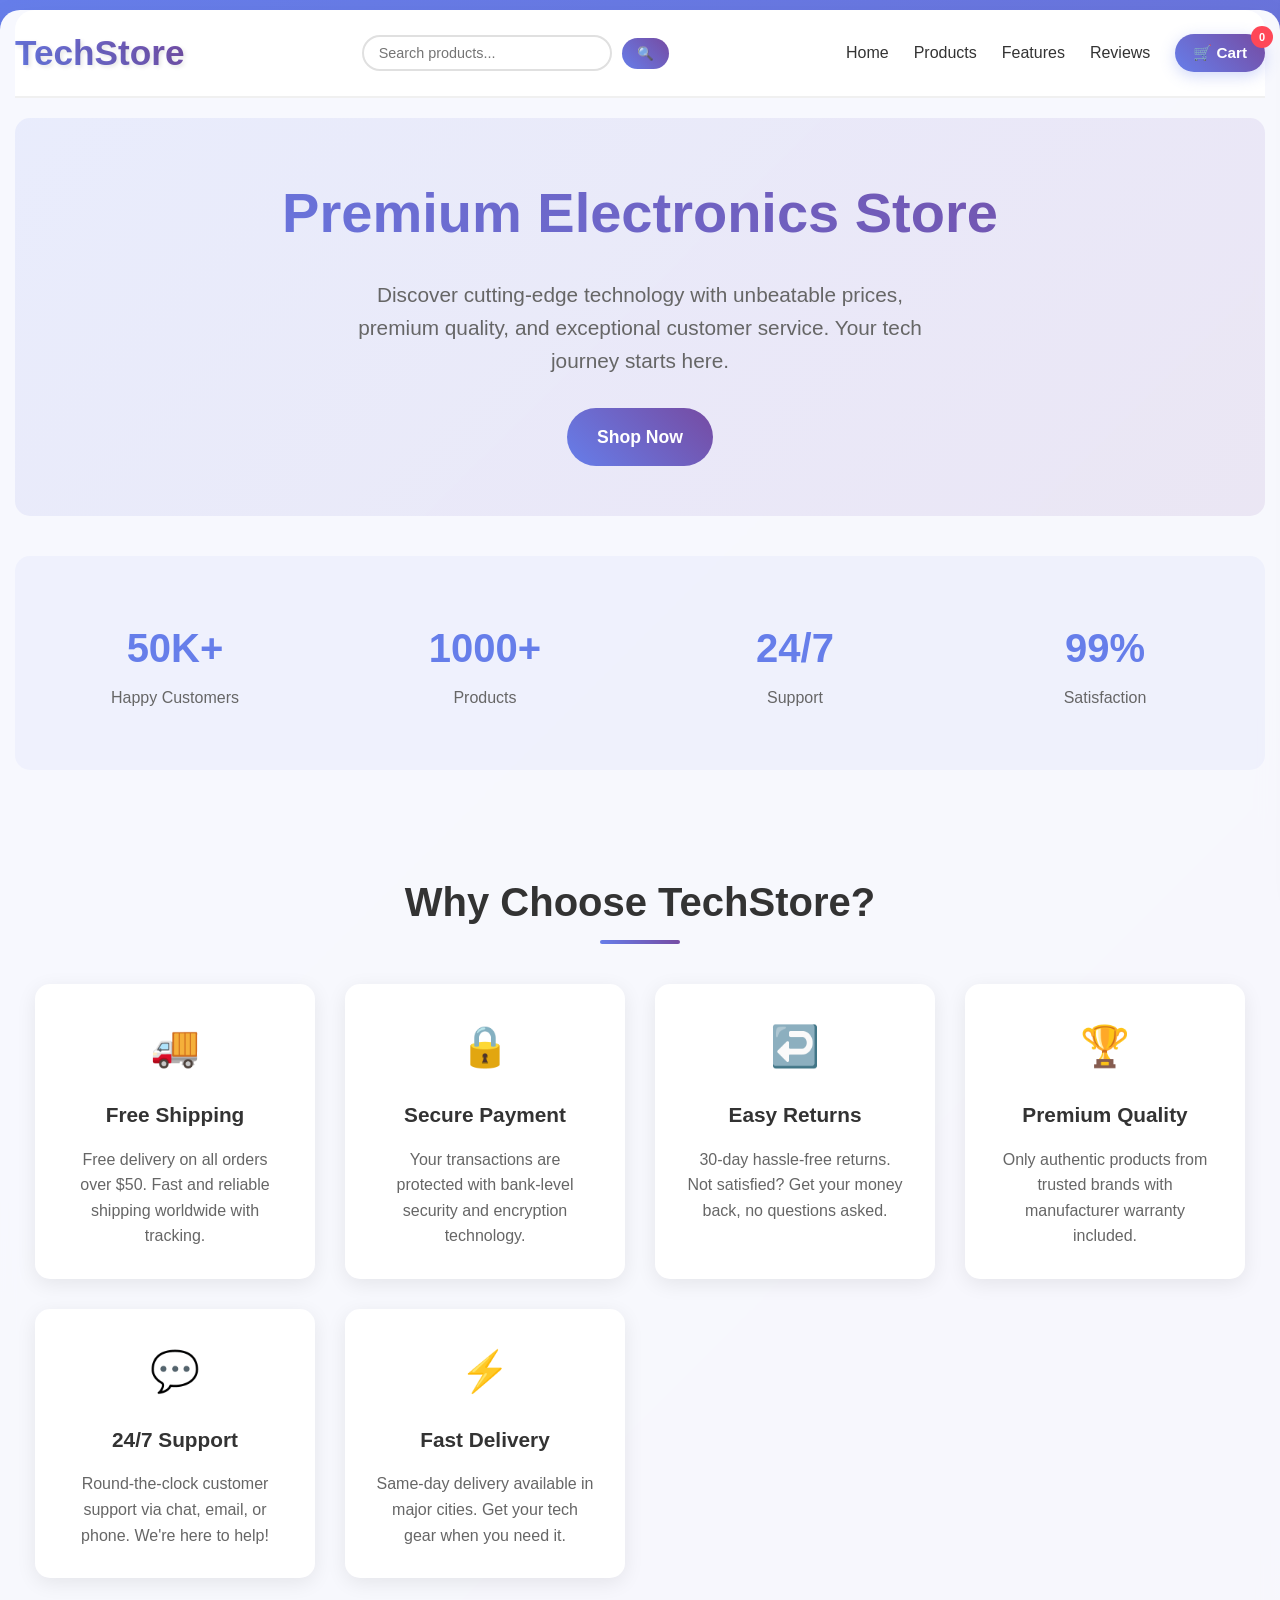
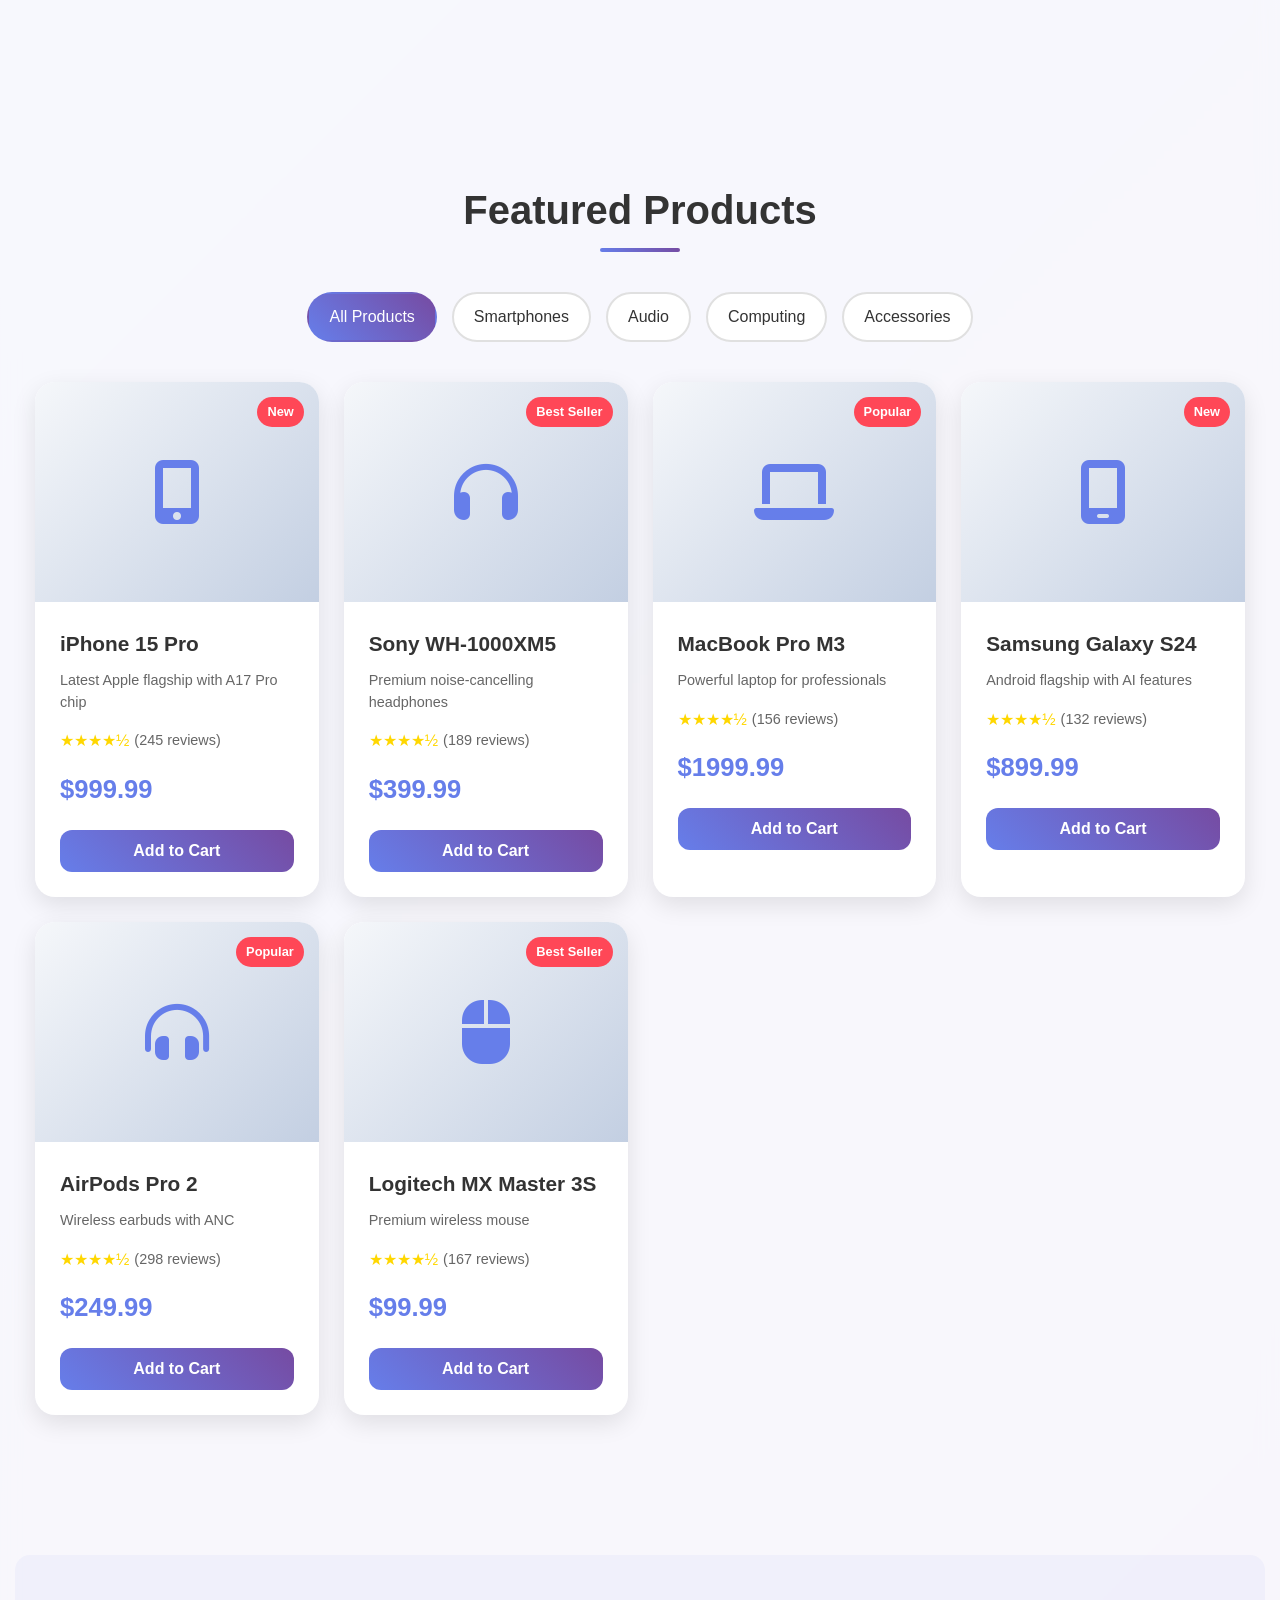
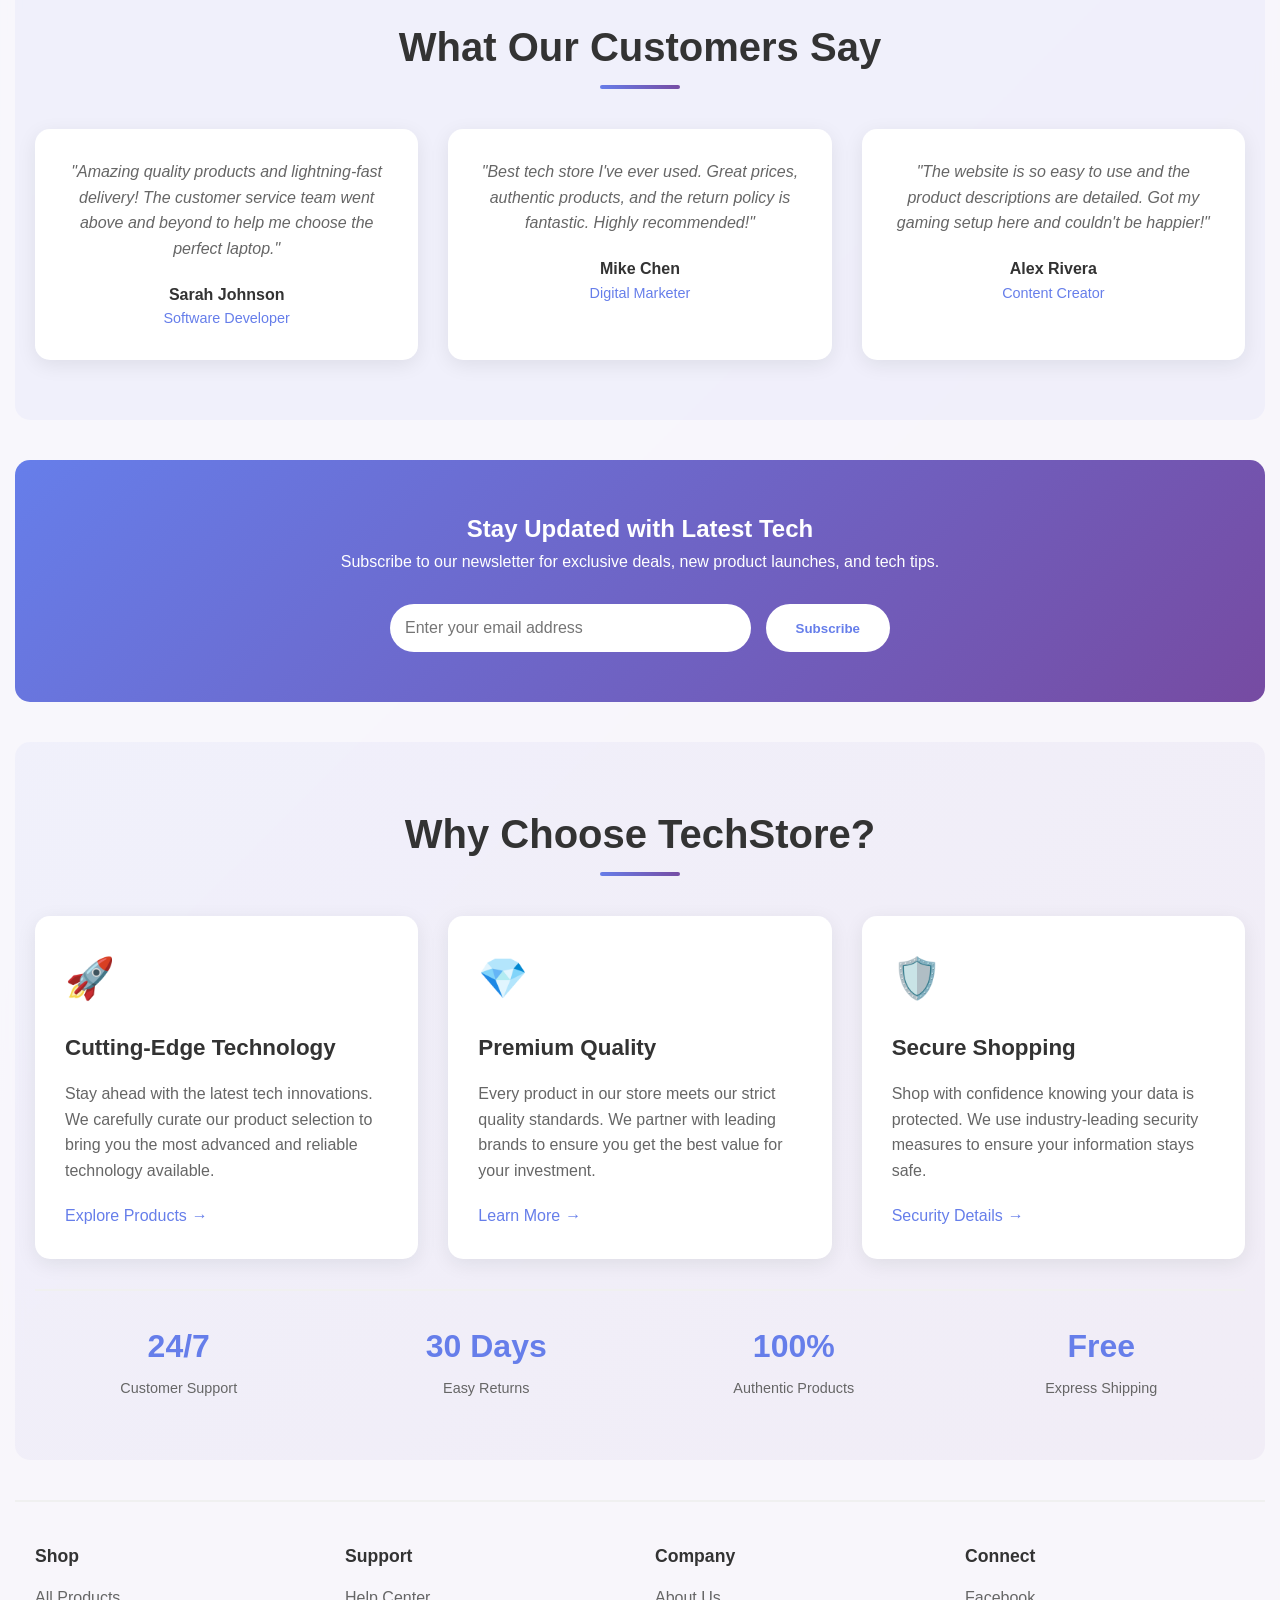
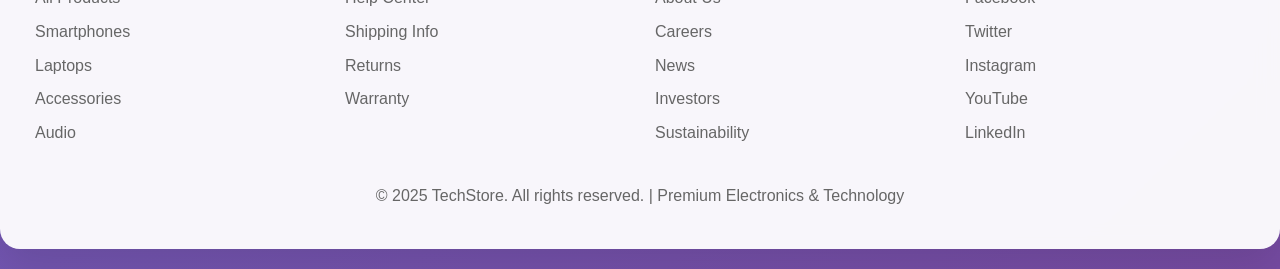
==== html/index.html @ 0f99cff9 "Initial commit" ====
<!doctype html>
<html lang="en">
  <head>
    <meta charset="UTF-8" />
    <meta name="viewport" content="width=device-width, initial-scale=1.0" />
    <title>TechStore - Premium Electronics & Innovation</title>
    <link
      rel="stylesheet"
      href="https://cdnjs.cloudflare.com/ajax/libs/font-awesome/6.5.1/css/all.min.css"
    />
    <link rel="stylesheet" href="../css/style.css" />
  </head>
  <body>
    <div class="container">
      <header>
        <nav>
          <div class="logo">TechStore</div>
          <button class="mobile-menu-btn">☰</button>
          <div class="search-container">
            <input
              type="text"
              id="searchInput"
              placeholder="Search products..."
              class="search-input"
            />
            <button class="search-button">🔍</button>
          </div>
          <ul class="nav-links">
            <li><a href="#home">Home</a></li>
            <li><a href="#products">Products</a></li>
            <li><a href="#features">Features</a></li>
            <li><a href="#testimonials">Reviews</a></li>
            <li>
              <button class="cart-icon">
                🛒 Cart
                <span class="cart-count" id="cartCount">0</span>
              </button>
            </li>
          </ul>
        </nav>
      </header>

      <section class="hero" id="home">
        <h1>Premium Electronics Store</h1>
        <p>
          Discover cutting-edge technology with unbeatable prices, premium
          quality, and exceptional customer service. Your tech journey starts
          here.
        </p>
        <a href="#products" class="cta-button">Shop Now</a>
      </section>

      <section class="stats-section">
        <div class="stat-card">
          <span class="stat-number">50K+</span>
          <div class="stat-label">Happy Customers</div>
        </div>
        <div class="stat-card">
          <span class="stat-number">1000+</span>
          <div class="stat-label">Products</div>
        </div>
        <div class="stat-card">
          <span class="stat-number">24/7</span>
          <div class="stat-label">Support</div>
        </div>
        <div class="stat-card">
          <span class="stat-number">99%</span>
          <div class="stat-label">Satisfaction</div>
        </div>
      </section>

      <section class="features-section" id="features">
        <h2 class="section-title">Why Choose TechStore?</h2>
        <div class="features-grid">
          <div class="feature-card">
            <span class="feature-icon">🚚</span>
            <h3 class="feature-title">Free Shipping</h3>
            <p class="feature-description">
              Free delivery on all orders over $50. Fast and reliable shipping
              worldwide with tracking.
            </p>
          </div>
          <div class="feature-card">
            <span class="feature-icon">🔒</span>
            <h3 class="feature-title">Secure Payment</h3>
            <p class="feature-description">
              Your transactions are protected with bank-level security and
              encryption technology.
            </p>
          </div>
          <div class="feature-card">
            <span class="feature-icon">↩️</span>
            <h3 class="feature-title">Easy Returns</h3>
            <p class="feature-description">
              30-day hassle-free returns. Not satisfied? Get your money back, no
              questions asked.
            </p>
          </div>
          <div class="feature-card">
            <span class="feature-icon">🏆</span>
            <h3 class="feature-title">Premium Quality</h3>
            <p class="feature-description">
              Only authentic products from trusted brands with manufacturer
              warranty included.
            </p>
          </div>
          <div class="feature-card">
            <span class="feature-icon">💬</span>
            <h3 class="feature-title">24/7 Support</h3>
            <p class="feature-description">
              Round-the-clock customer support via chat, email, or phone. We're
              here to help!
            </p>
          </div>
          <div class="feature-card">
            <span class="feature-icon">⚡</span>
            <h3 class="feature-title">Fast Delivery</h3>
            <p class="feature-description">
              Same-day delivery available in major cities. Get your tech gear
              when you need it.
            </p>
          </div>
        </div>
      </section>

      <section class="products-section" id="products">
        <h2 class="section-title">Featured Products</h2>

        <div class="filter-tabs">
          <div class="filter-tab active" onclick="filterProducts('all')">
            All Products
          </div>
          <div class="filter-tab" onclick="filterProducts('mobile')">
            Smartphones
          </div>
          <div class="filter-tab" onclick="filterProducts('audio')">Audio</div>
          <div class="filter-tab" onclick="filterProducts('computing')">
            Computing
          </div>
          <div class="filter-tab" onclick="filterProducts('accessories')">
            Accessories
          </div>
        </div>

        <div class="products-grid" id="productsGrid">
          <!-- Products will be dynamically loaded here -->
        </div>
      </section>

      <section class="testimonials-section" id="testimonials">
        <h2 class="section-title">What Our Customers Say</h2>
        <div class="testimonials-grid">
          <div class="testimonial-card">
            <p class="testimonial-text">
              "Amazing quality products and lightning-fast delivery! The
              customer service team went above and beyond to help me choose the
              perfect laptop."
            </p>
            <div class="testimonial-author">Sarah Johnson</div>
            <div class="testimonial-role">Software Developer</div>
          </div>
          <div class="testimonial-card">
            <p class="testimonial-text">
              "Best tech store I've ever used. Great prices, authentic products,
              and the return policy is fantastic. Highly recommended!"
            </p>
            <div class="testimonial-author">Mike Chen</div>
            <div class="testimonial-role">Digital Marketer</div>
          </div>
          <div class="testimonial-card">
            <p class="testimonial-text">
              "The website is so easy to use and the product descriptions are
              detailed. Got my gaming setup here and couldn't be happier!"
            </p>
            <div class="testimonial-author">Alex Rivera</div>
            <div class="testimonial-role">Content Creator</div>
          </div>
        </div>
      </section>

      <section class="newsletter-section">
        <h2>Stay Updated with Latest Tech</h2>
        <p>
          Subscribe to our newsletter for exclusive deals, new product launches,
          and tech tips.
        </p>
        <form class="newsletter-form" onsubmit="subscribeNewsletter(event)">
          <input
            type="email"
            class="newsletter-input"
            placeholder="Enter your email address"
            required
          />
          <button type="submit" class="newsletter-button">Subscribe</button>
        </form>
      </section>

      <section class="content-section" id="content">
        <h2 class="section-title">Why Choose TechStore?</h2>
        <div class="content-grid">
          <div class="content-card">
            <div class="content-icon">🚀</div>
            <h3 class="content-title">Cutting-Edge Technology</h3>
            <p class="content-text">
              Stay ahead with the latest tech innovations. We carefully curate
              our product selection to bring you the most advanced and reliable
              technology available.
            </p>
            <a href="#products" class="content-link">
              Explore Products
              <span>→</span>
            </a>
          </div>

          <div class="content-card">
            <div class="content-icon">💎</div>
            <h3 class="content-title">Premium Quality</h3>
            <p class="content-text">
              Every product in our store meets our strict quality standards. We
              partner with leading brands to ensure you get the best value for
              your investment.
            </p>
            <a href="#features" class="content-link">
              Learn More
              <span>→</span>
            </a>
          </div>

          <div class="content-card">
            <div class="content-icon">🛡️</div>
            <h3 class="content-title">Secure Shopping</h3>
            <p class="content-text">
              Shop with confidence knowing your data is protected. We use
              industry-leading security measures to ensure your information
              stays safe.
            </p>
            <a href="#security" class="content-link">
              Security Details
              <span>→</span>
            </a>
          </div>
        </div>

        <div class="content-stats">
          <div class="content-stat">
            <div class="content-stat-number">24/7</div>
            <div class="content-stat-label">Customer Support</div>
          </div>
          <div class="content-stat">
            <div class="content-stat-number">30 Days</div>
            <div class="content-stat-label">Easy Returns</div>
          </div>
          <div class="content-stat">
            <div class="content-stat-number">100%</div>
            <div class="content-stat-label">Authentic Products</div>
          </div>
          <div class="content-stat">
            <div class="content-stat-number">Free</div>
            <div class="content-stat-label">Express Shipping</div>
          </div>
        </div>
      </section>

      <footer>
        <div class="footer-content">
          <div class="footer-section">
            <h4>Shop</h4>
            <a href="#products">All Products</a>
            <a href="#products">Smartphones</a>
            <a href="#products">Laptops</a>
            <a href="#products">Accessories</a>
            <a href="#products">Audio</a>
          </div>
          <div class="footer-section">
            <h4>Support</h4>
            <a href="#support">Help Center</a>
            <a href="#shipping">Shipping Info</a>
            <a href="#returns">Returns</a>
            <a href="#warranty">Warranty</a>
          </div>
          <div class="footer-section">
            <h4>Company</h4>
            <a href="#about">About Us</a>
            <a href="#careers">Careers</a>
            <a href="#news">News</a>
            <a href="#investors">Investors</a>
            <a href="#sustainability">Sustainability</a>
          </div>
          <div class="footer-section">
            <h4>Connect</h4>
            <a href="#social">Facebook</a>
            <a href="#social">Twitter</a>
            <a href="#social">Instagram</a>
            <a href="#social">YouTube</a>
            <a href="#social">LinkedIn</a>
          </div>
        </div>
        <p>
          &copy; 2025 TechStore. All rights reserved. | Premium Electronics &
          Technology
        </p>
      </footer>
    </div>

    <div class="cart-overlay" id="cartOverlay"></div>
    <div class="cart-sidebar" id="cartSidebar">
      <div class="cart-header">
        <h2 class="cart-title">Your Cart</h2>
        <button class="close-cart">×</button>
      </div>
      <div id="cartItems"></div>
      <div class="cart-total">
        <div class="total-amount">Total: $<span id="cartTotal">0.00</span></div>
        <button class="checkout-btn">Proceed to Checkout</button>
      </div>
    </div>

    <div class="notification" id="notification"></div>

    <div class="mobile-menu-overlay" id="mobileMenuOverlay"></div>

    <script src="../js/app.js"></script>
  </body>
</html>
---- css/style.css ----
* {
  margin: 0;
  padding: 0;
  box-sizing: border-box;
}

body {
  font-family: "Segoe UI", Tahoma, Geneva, Verdana, sans-serif;
  line-height: 1.6;
  color: #333;
  background: linear-gradient(135deg, #667eea 0%, #764ba2 100%);
  min-height: 100vh;
}

.container {
  max-width: 1400px;
  margin: 0 auto;
  padding: 0 15px;
  background: rgba(255, 255, 255, 0.95);
  backdrop-filter: blur(10px);
  border-radius: 20px;
  margin-top: 10px;
  margin-bottom: 20px;
  box-shadow: 0 20px 40px rgba(0, 0, 0, 0.1);
}

header {
  padding: 15px 0;
  border-bottom: 2px solid #f0f0f0;
  position: sticky;
  top: 0;
  background: rgba(255, 255, 255, 0.98);
  backdrop-filter: blur(15px);
  z-index: 100;
  border-radius: 20px 20px 0 0;
}

nav {
  display: flex;
  justify-content: space-between;
  align-items: center;
  flex-wrap: wrap;
  gap: 20px;
}

.logo {
  font-size: 2.2rem;
  font-weight: bold;
  background: linear-gradient(45deg, #667eea, #764ba2);
  -webkit-background-clip: text;
  -webkit-text-fill-color: transparent;
  text-shadow: 2px 2px 4px rgba(0, 0, 0, 0.1);
}

.nav-links {
  display: flex;
  list-style: none;
  gap: 25px;
  align-items: center;
  flex-wrap: wrap;
}

.nav-links a {
  text-decoration: none;
  color: #333;
  font-weight: 500;
  transition: all 0.3s ease;
  position: relative;
  padding: 8px 0;
  cursor: pointer;
}

.nav-links a.active {
  color: #667eea;
}

.nav-links a::after {
  content: "";
  position: absolute;
  width: 0;
  height: 2px;
  bottom: 0;
  left: 0;
  background: linear-gradient(45deg, #667eea, #764ba2);
  transition: width 0.3s ease;
}

.nav-links a:hover::after,
.nav-links a.active::after {
  width: 100%;
}

.cart-icon {
  position: relative;
  background: linear-gradient(45deg, #667eea, #764ba2);
  color: white;
  padding: 10px 18px;
  border-radius: 25px;
  cursor: pointer;
  transition: all 0.3s ease;
  border: none;
  font-weight: bold;
  box-shadow: 0 4px 15px rgba(102, 126, 234, 0.3);
  font-size: 0.95rem;
}

.cart-icon:hover {
  transform: translateY(-3px);
  box-shadow: 0 8px 25px rgba(102, 126, 234, 0.4);
}

.cart-count {
  position: absolute;
  top: -8px;
  right: -8px;
  background: #ff4757;
  color: white;
  border-radius: 50%;
  width: 22px;
  height: 22px;
  display: flex;
  align-items: center;
  justify-content: center;
  font-size: 11px;
  font-weight: bold;
  animation: bounce 0.3s ease;
}

@keyframes bounce {
  0%,
  20%,
  60%,
  100% {
    transform: translateY(0);
  }
  40% {
    transform: translateY(-10px);
  }
  80% {
    transform: translateY(-5px);
  }
}

.hero {
  text-align: center;
  padding: 50px 20px;
  background: linear-gradient(
    135deg,
    rgba(102, 126, 234, 0.1),
    rgba(118, 75, 162, 0.1)
  );
  margin: 20px 0;
  border-radius: 15px;
}

.hero h1 {
  font-size: clamp(2.5rem, 5vw, 3.5rem);
  margin-bottom: 20px;
  background: linear-gradient(45deg, #667eea, #764ba2);
  -webkit-background-clip: text;
  -webkit-text-fill-color: transparent;
  animation: fadeInUp 1s ease;
}

.hero p {
  font-size: clamp(1.1rem, 2.5vw, 1.3rem);
  color: #666;
  margin-bottom: 30px;
  animation: fadeInUp 1s ease 0.2s both;
  max-width: 600px;
  margin-left: auto;
  margin-right: auto;
}

.cta-button {
  background: linear-gradient(45deg, #667eea, #764ba2);
  color: white;
  padding: 15px 30px;
  border: none;
  border-radius: 30px;
  font-size: 1.1rem;
  font-weight: bold;
  cursor: pointer;
  transition: all 0.3s ease;
  animation: fadeInUp 1s ease 0.4s both;
  text-decoration: none;
  display: inline-block;
}

.cta-button:hover {
  transform: translateY(-3px);
  box-shadow: 0 10px 30px rgba(102, 126, 234, 0.4);
}

@keyframes fadeInUp {
  from {
    opacity: 0;
    transform: translateY(30px);
  }
  to {
    opacity: 1;
    transform: translateY(0);
  }
}

.stats-section {
  display: grid;
  grid-template-columns: repeat(auto-fit, minmax(200px, 1fr));
  gap: 30px;
  margin: 40px 0;
  padding: 40px 20px;
  background: rgba(102, 126, 234, 0.05);
  border-radius: 15px;
}

.stat-card {
  text-align: center;
  padding: 20px;
}

.stat-number {
  font-size: 2.5rem;
  font-weight: bold;
  color: #667eea;
  display: block;
}

.stat-label {
  color: #666;
  font-size: 1rem;
  margin-top: 5px;
}

.features-section {
  padding: 60px 20px;
  margin: 40px 0;
}

.section-title {
  text-align: center;
  font-size: clamp(2rem, 4vw, 2.5rem);
  margin-bottom: 50px;
  color: #333;
  position: relative;
}

.section-title::after {
  content: "";
  position: absolute;
  bottom: -10px;
  left: 50%;
  transform: translateX(-50%);
  width: 80px;
  height: 4px;
  background: linear-gradient(45deg, #667eea, #764ba2);
  border-radius: 2px;
}

.features-grid {
  display: grid;
  grid-template-columns: repeat(auto-fit, minmax(280px, 1fr));
  gap: 30px;
  margin-bottom: 40px;
}

.feature-card {
  background: white;
  padding: 30px;
  border-radius: 15px;
  text-align: center;
  box-shadow: 0 5px 20px rgba(0, 0, 0, 0.08);
  transition: transform 0.3s ease;
}

.feature-card:hover {
  transform: translateY(-5px);
}

.feature-icon {
  font-size: 2.5rem;
  margin-bottom: 20px;
  display: block;
  color: #667eea;
}

.feature-icon i {
  font-size: 2.5rem;
}

.feature-title {
  font-size: 1.3rem;
  font-weight: bold;
  margin-bottom: 15px;
  color: #333;
}

.feature-description {
  color: #666;
  line-height: 1.6;
}

.products-section {
  padding: 60px 20px;
}

.filter-tabs {
  display: flex;
  justify-content: center;
  flex-wrap: wrap;
  gap: 15px;
  margin-bottom: 40px;
}

.filter-tab {
  background: white;
  border: 2px solid #e0e0e0;
  padding: 10px 20px;
  border-radius: 25px;
  cursor: pointer;
  transition: all 0.3s ease;
  font-weight: 500;
}

.filter-tab.active,
.filter-tab:hover {
  background: linear-gradient(45deg, #667eea, #764ba2);
  color: white;
  border-color: transparent;
}

.products-grid {
  display: grid;
  grid-template-columns: repeat(auto-fit, minmax(280px, 1fr));
  gap: 25px;
  margin-bottom: 40px;
}

.product-card {
  background: white;
  border-radius: 20px;
  overflow: hidden;
  box-shadow: 0 8px 25px rgba(0, 0, 0, 0.1);
  transition: all 0.3s ease;
  position: relative;
}

.product-card::before {
  content: "";
  position: absolute;
  top: 0;
  left: -100%;
  width: 100%;
  height: 100%;
  background: linear-gradient(
    90deg,
    transparent,
    rgba(255, 255, 255, 0.4),
    transparent
  );
  transition: left 0.6s ease;
  z-index: 1;
}

.product-card:hover::before {
  left: 100%;
}

.product-card:hover {
  transform: translateY(-8px);
  box-shadow: 0 15px 35px rgba(0, 0, 0, 0.15);
}

.product-badge {
  position: absolute;
  top: 15px;
  right: 15px;
  background: #ff4757;
  color: white;
  padding: 5px 10px;
  border-radius: 15px;
  font-size: 0.8rem;
  font-weight: bold;
  z-index: 2;
}

.product-image {
  width: 100%;
  height: 220px;
  background: linear-gradient(135deg, #f5f7fa, #c3cfe2);
  display: flex;
  align-items: center;
  justify-content: center;
  position: relative;
}

.product-image i {
  font-size: 4rem;
  color: #667eea;
  transition: transform 0.3s ease;
}

.product-image:hover i {
  transform: scale(1.1);
}

.product-image .fallback {
  position: absolute;
  top: 0;
  left: 0;
  width: 100%;
  height: 100%;
  display: flex;
  align-items: center;
  justify-content: center;
  background: linear-gradient(135deg, #f5f7fa, #c3cfe2);
  font-size: 3.5rem;
  color: #667eea;
}

.product-info {
  padding: 25px;
}

.product-name {
  font-size: 1.3rem;
  font-weight: bold;
  margin-bottom: 10px;
  color: #333;
}

.product-description {
  color: #666;
  margin-bottom: 15px;
  font-size: 0.9rem;
  line-height: 1.5;
}

.product-rating {
  display: flex;
  align-items: center;
  gap: 5px;
  margin-bottom: 15px;
}

.stars {
  color: #ffd700;
}

.rating-text {
  color: #666;
  font-size: 0.9rem;
}

.product-price {
  font-size: 1.6rem;
  font-weight: bold;
  color: #667eea;
  margin-bottom: 20px;
}

.original-price {
  text-decoration: line-through;
  color: #999;
  font-size: 1.2rem;
  margin-right: 10px;
}

.add-to-cart {
  width: 100%;
  background: linear-gradient(45deg, #667eea, #764ba2);
  color: white;
  border: none;
  padding: 12px;
  border-radius: 12px;
  font-size: 1rem;
  font-weight: bold;
  cursor: pointer;
  transition: all 0.3s ease;
  position: relative;
  overflow: hidden;
}

.add-to-cart::before {
  content: "";
  position: absolute;
  top: 0;
  left: -100%;
  width: 100%;
  height: 100%;
  background: linear-gradient(
    90deg,
    transparent,
    rgba(255, 255, 255, 0.3),
    transparent
  );
  transition: left 0.5s ease;
}

.add-to-cart:hover::before {
  left: 100%;
}

.add-to-cart:hover {
  transform: translateY(-2px);
  box-shadow: 0 8px 25px rgba(102, 126, 234, 0.4);
}

.add-to-cart.loading {
  opacity: 0.7;
  pointer-events: none;
  position: relative;
}
.add-to-cart .btn-spinner {
  vertical-align: middle;
  margin-left: 8px;
}
.add-to-cart .spinner {
  display: inline-block;
  width: 18px;
  height: 18px;
  border: 2px solid #fff;
  border-top: 2px solid #764ba2;
  border-radius: 50%;
  animation: spin 0.7s linear infinite;
}
@keyframes spin {
  0% {
    transform: rotate(0deg);
  }
  100% {
    transform: rotate(360deg);
  }
}

.testimonials-section {
  padding: 60px 20px;
  background: rgba(102, 126, 234, 0.05);
  margin: 40px 0;
  border-radius: 15px;
}

.testimonials-grid {
  display: grid;
  grid-template-columns: repeat(auto-fit, minmax(300px, 1fr));
  gap: 30px;
}

.testimonial-card {
  background: white;
  padding: 30px;
  border-radius: 15px;
  box-shadow: 0 5px 20px rgba(0, 0, 0, 0.08);
  text-align: center;
}

.testimonial-text {
  font-style: italic;
  color: #666;
  margin-bottom: 20px;
  line-height: 1.6;
}

.testimonial-author {
  font-weight: bold;
  color: #333;
}

.testimonial-role {
  color: #667eea;
  font-size: 0.9rem;
}

.newsletter-section {
  padding: 50px 20px;
  text-align: center;
  background: linear-gradient(135deg, #667eea, #764ba2);
  color: white;
  margin: 40px 0;
  border-radius: 15px;
}

.newsletter-form {
  max-width: 500px;
  margin: 30px auto 0;
  display: flex;
  gap: 15px;
  flex-wrap: wrap;
  justify-content: center;
}

.newsletter-input {
  flex: 1;
  min-width: 250px;
  padding: 15px;
  border: none;
  border-radius: 25px;
  font-size: 1rem;
  outline: none;
}

.newsletter-button {
  background: white;
  color: #667eea;
  padding: 15px 30px;
  border: none;
  border-radius: 25px;
  font-weight: bold;
  cursor: pointer;
  transition: all 0.3s ease;
}

.newsletter-button:hover {
  transform: translateY(-2px);
  box-shadow: 0 5px 15px rgba(0, 0, 0, 0.2);
}

.cart-sidebar {
  position: fixed;
  top: 0;
  right: -420px;
  width: 400px;
  max-width: 90vw;
  height: 100vh;
  background: white;
  box-shadow: -5px 0 20px rgba(0, 0, 0, 0.1);
  transition: right 0.3s ease;
  z-index: 1000;
  padding: 30px;
  overflow-y: auto;
}

.cart-sidebar.open {
  right: 0;
}

.cart-overlay {
  position: fixed;
  top: 0;
  left: 0;
  width: 100%;
  height: 100%;
  background: rgba(0, 0, 0, 0.5);
  z-index: 999;
  opacity: 0;
  visibility: hidden;
  transition: all 0.3s ease;
}

.cart-overlay.active {
  opacity: 1;
  visibility: visible;
}

.cart-header {
  display: flex;
  justify-content: space-between;
  align-items: center;
  margin-bottom: 30px;
  padding-bottom: 20px;
  border-bottom: 2px solid #f0f0f0;
}

.cart-title {
  font-size: 1.6rem;
  font-weight: bold;
  color: #333;
}

.close-cart {
  background: none;
  border: none;
  font-size: 1.8rem;
  cursor: pointer;
  color: #666;
  transition: color 0.3s ease;
  padding: 5px;
}

.close-cart:hover {
  color: #ff4757;
}

.cart-item {
  display: flex;
  align-items: center;
  padding: 15px 0;
  border-bottom: 1px solid #f0f0f0;
  animation: slideInRight 0.3s ease;
}

@keyframes slideInRight {
  from {
    opacity: 0;
    transform: translateX(20px);
  }
  to {
    opacity: 1;
    transform: translateX(0);
  }
}

.cart-item-image {
  width: 50px;
  height: 50px;
  background: linear-gradient(135deg, #667eea, #764ba2);
  border-radius: 10px;
  display: flex;
  align-items: center;
  justify-content: center;
  color: white;
  font-size: 1.2rem;
  margin-right: 15px;
  flex-shrink: 0;
}

.cart-item-image i {
  font-size: 1.5rem;
}

.cart-item-info {
  flex: 1;
  min-width: 0;
}

.cart-item-name {
  font-weight: bold;
  margin-bottom: 5px;
  font-size: 0.95rem;
}

.cart-item-price {
  color: #667eea;
  font-weight: bold;
  font-size: 0.9rem;
}

.quantity-controls {
  display: flex;
  align-items: center;
  gap: 8px;
  margin-top: 8px;
}

.quantity-btn {
  background: #f0f0f0;
  border: none;
  width: 28px;
  height: 28px;
  border-radius: 50%;
  cursor: pointer;
  font-weight: bold;
  transition: all 0.3s ease;
  font-size: 0.9rem;
}

.quantity-btn:hover {
  background: #667eea;
  color: white;
}

.quantity {
  font-weight: bold;
  min-width: 25px;
  text-align: center;
  font-size: 0.9rem;
}

.cart-total {
  margin-top: 30px;
  padding-top: 20px;
  border-top: 2px solid #f0f0f0;
  text-align: center;
}

.total-amount {
  font-size: 1.8rem;
  font-weight: bold;
  color: #667eea;
  margin-bottom: 20px;
}

.checkout-btn {
  width: 100%;
  background: linear-gradient(45deg, #667eea, #764ba2);
  color: white;
  border: none;
  padding: 15px;
  border-radius: 12px;
  font-size: 1.1rem;
  font-weight: bold;
  cursor: pointer;
  transition: all 0.3s ease;
}

.checkout-btn:hover {
  transform: translateY(-2px);
  box-shadow: 0 8px 25px rgba(102, 126, 234, 0.4);
}

.empty-cart {
  text-align: center;
  color: #666;
  font-size: 1.1rem;
  margin-top: 50px;
}

footer {
  text-align: center;
  padding: 40px 20px;
  border-top: 2px solid #f0f0f0;
  margin-top: 40px;
  color: #666;
}

.footer-content {
  display: grid;
  grid-template-columns: repeat(auto-fit, minmax(250px, 1fr));
  gap: 30px;
  margin-bottom: 30px;
  text-align: left;
}

.footer-section h4 {
  color: #333;
  margin-bottom: 15px;
  font-size: 1.1rem;
}

.footer-section a {
  color: #666;
  text-decoration: none;
  display: block;
  margin-bottom: 8px;
  transition: color 0.3s ease;
}

.footer-section a:hover {
  color: #667eea;
}

.notification {
  position: fixed;
  top: 20px;
  right: 20px;
  background: linear-gradient(45deg, #00b894, #00cec9);
  color: white;
  padding: 15px 25px;
  border-radius: 12px;
  box-shadow: 0 5px 15px rgba(0, 184, 148, 0.3);
  transform: translateX(400px);
  transition: transform 0.3s ease;
  z-index: 1001;
  font-weight: bold;
  max-width: 300px;
  font-size: 0.9rem;
}

.notification.show {
  transform: translateX(0);
}

/* Mobile Optimizations */
@media (max-width: 768px) {
  .container {
    margin: 5px;
    border-radius: 15px;
  }

  header {
    padding: 12px 0;
  }

  .nav-links {
    display: none;
    width: 100%;
    flex-direction: column;
    position: absolute;
    top: 100%;
    left: 0;
    background: white;
    padding: 20px;
    box-shadow: 0 10px 20px rgba(0, 0, 0, 0.1);
    border-radius: 0 0 20px 20px;
  }

  .nav-links.active {
    display: flex;
  }

  .mobile-menu-btn {
    display: block;
    background: none;
    border: none;
    font-size: 1.5rem;
    cursor: pointer;
    color: #333;
  }

  .search-container {
    order: 3;
    width: 100%;
    margin: 10px 0;
  }

  .logo {
    font-size: 1.8rem;
  }

  .cart-icon {
    padding: 8px 15px;
    font-size: 0.85rem;
  }

  .hero {
    padding: 30px 15px;
  }

  .stats-section {
    grid-template-columns: repeat(2, 1fr);
    gap: 20px;
    padding: 30px 15px;
  }

  .stat-number {
    font-size: 2rem;
  }

  .features-grid,
  .products-grid {
    grid-template-columns: 1fr;
    gap: 20px;
  }

  .filter-tabs {
    gap: 10px;
  }

  .filter-tab {
    font-size: 0.9rem;
    padding: 8px 15px;
  }

  .testimonials-grid {
    grid-template-columns: 1fr;
  }

  .newsletter-form {
    flex-direction: column;
    align-items: center;
  }

  .newsletter-input {
    min-width: auto;
    width: 100%;
    max-width: 300px;
  }

  .cart-sidebar {
    width: 100%;
    right: -100%;
    max-width: none;
  }

  .cart-sidebar.open {
    right: 0;
  }

  .cart-item {
    flex-direction: column;
    align-items: flex-start;
    gap: 10px;
  }

  .cart-item-image {
    width: 100%;
    height: 100px;
    margin-right: 0;
  }

  .quantity-controls {
    width: 100%;
    justify-content: space-between;
  }

  .notification {
    right: 10px;
    left: 10px;
    max-width: none;
    transform: translateY(-100px);
  }

  .notification.show {
    transform: translateY(0);
  }
}

@media (max-width: 480px) {
  .nav-links {
    justify-content: center;
    width: 100%;
    margin-top: 15px;
  }

  .stats-section {
    grid-template-columns: 1fr;
  }

  .product-card,
  .feature-card,
  .testimonial-card {
    margin: 0 10px;
  }
}

/* Tablet Optimizations */
@media (min-width: 769px) and (max-width: 1024px) {
  .products-grid {
    grid-template-columns: repeat(2, 1fr);
  }

  .features-grid {
    grid-template-columns: repeat(2, 1fr);
  }
}

.search-container {
  display: flex;
  align-items: center;
  gap: 10px;
  margin: 0 20px;
  position: relative;
}

.search-input {
  padding: 8px 15px;
  border: 2px solid #e0e0e0;
  border-radius: 20px;
  font-size: 0.9rem;
  width: 250px;
  transition: all 0.3s ease;
}

.search-input:focus {
  outline: none;
  border-color: #667eea;
  box-shadow: 0 0 0 3px rgba(102, 126, 234, 0.1);
}

.search-button {
  background: linear-gradient(45deg, #667eea, #764ba2);
  color: white;
  border: none;
  padding: 8px 15px;
  border-radius: 20px;
  cursor: pointer;
  transition: all 0.3s ease;
}

.search-button:hover {
  transform: translateY(-2px);
  box-shadow: 0 4px 15px rgba(102, 126, 234, 0.3);
}

.checkout-modal {
  display: none;
  position: fixed;
  top: 0;
  left: 0;
  width: 100%;
  height: 100%;
  background: rgba(0, 0, 0, 0.5);
  z-index: 1000;
  justify-content: center;
  align-items: center;
}

.checkout-modal.active {
  display: flex;
}

.checkout-form {
  background: white;
  padding: 30px;
  border-radius: 15px;
  width: 90%;
  max-width: 500px;
  box-shadow: 0 10px 30px rgba(0, 0, 0, 0.1);
}

.form-group {
  margin-bottom: 20px;
}

.form-group label {
  display: block;
  margin-bottom: 8px;
  color: #333;
  font-weight: 500;
}

.form-group input {
  width: 100%;
  padding: 10px;
  border: 2px solid #e0e0e0;
  border-radius: 8px;
  font-size: 1rem;
  transition: all 0.3s ease;
}

.form-group input:focus {
  outline: none;
  border-color: #667eea;
  box-shadow: 0 0 0 3px rgba(102, 126, 234, 0.1);
}

.checkout-buttons {
  display: flex;
  gap: 15px;
  margin-top: 20px;
}

.checkout-buttons button {
  flex: 1;
  padding: 12px;
  border: none;
  border-radius: 8px;
  font-weight: bold;
  cursor: pointer;
  transition: all 0.3s ease;
}

.confirm-checkout {
  background: linear-gradient(45deg, #667eea, #764ba2);
  color: white;
}

.cancel-checkout {
  background: #f0f0f0;
  color: #333;
}

.checkout-buttons button:hover {
  transform: translateY(-2px);
  box-shadow: 0 4px 15px rgba(0, 0, 0, 0.1);
}

.order-summary {
  margin-top: 20px;
  padding-top: 20px;
  border-top: 2px solid #f0f0f0;
}

.order-item {
  display: flex;
  justify-content: space-between;
  margin-bottom: 10px;
  color: #666;
}

.order-total {
  font-weight: bold;
  color: #333;
  font-size: 1.2rem;
  margin-top: 10px;
}

@media (max-width: 768px) {
  .search-container {
    width: 100%;
    margin: 10px 0;
  }

  .search-input {
    width: 100%;
  }

  .checkout-form {
    width: 95%;
    margin: 20px;
  }
}

html {
  scroll-behavior: smooth;
}

/* Add smooth scroll padding to sections */
section[id] {
  scroll-margin-top: 80px; /* Adjust based on your header height */
}

/* Add transition for section visibility */
section {
  opacity: 0;
  transform: translateY(20px);
  transition: opacity 0.5s ease, transform 0.5s ease;
}

section.visible {
  opacity: 1;
  transform: translateY(0);
}

/* Add loading state styles */
.loading {
  position: relative;
  pointer-events: none;
}

.loading::after {
  content: "";
  position: absolute;
  top: 0;
  left: 0;
  width: 100%;
  height: 100%;
  background: rgba(255, 255, 255, 0.8);
  display: flex;
  align-items: center;
  justify-content: center;
  font-size: 1.2rem;
  color: #667eea;
}

.loading::before {
  content: "Loading...";
  position: absolute;
  top: 50%;
  left: 50%;
  transform: translate(-50%, -50%);
  z-index: 1;
}

.search-results {
  position: absolute;
  top: 100%;
  left: 0;
  right: 0;
  background: white;
  border-radius: 10px;
  box-shadow: 0 5px 15px rgba(0, 0, 0, 0.1);
  margin-top: 5px;
  max-height: 300px;
  overflow-y: auto;
  display: none;
  z-index: 1000;
}

.search-results.active {
  display: block;
}

.search-result-item {
  padding: 10px 15px;
  cursor: pointer;
  transition: background 0.3s ease;
}

.search-result-item:hover {
  background: rgba(102, 126, 234, 0.1);
}

.no-results {
  padding: 15px;
  text-align: center;
  color: #666;
}

.search-loading {
  padding: 15px;
  text-align: center;
  color: #667eea;
}

/* Add these styles to your existing CSS */
.mobile-menu-btn {
  display: none;
}

.mobile-menu-overlay {
  display: none;
  position: fixed;
  top: 0;
  left: 0;
  width: 100%;
  height: 100%;
  background: rgba(0, 0, 0, 0.5);
  z-index: 99;
  opacity: 0;
  visibility: hidden;
  transition: all 0.3s ease;
}

.mobile-menu-overlay.active {
  opacity: 1;
  visibility: visible;
}

.product-image img,
.product-image .fallback {
  display: none;
}

.product-image {
  width: 100%;
  height: 220px;
  background: linear-gradient(135deg, #f5f7fa, #c3cfe2);
  display: flex;
  align-items: center;
  justify-content: center;
  position: relative;
}

.product-image i {
  font-size: 4rem;
  color: #667eea;
  transition: transform 0.3s ease;
}

.product-image:hover i {
  transform: scale(1.1);
}

.product-image .fallback {
  position: absolute;
  top: 0;
  left: 0;
  width: 100%;
  height: 100%;
  display: flex;
  align-items: center;
  justify-content: center;
  background: linear-gradient(135deg, #f5f7fa, #c3cfe2);
  font-size: 3.5rem;
  color: #667eea;
}

.highlight {
  animation: highlight 2s ease;
}

@keyframes highlight {
  0%,
  100% {
    background: transparent;
  }
  50% {
    background: rgba(102, 126, 234, 0.1);
  }
}

@media (max-width: 768px) {
  .mobile-menu-btn {
    display: block;
  }
}

.content-section {
  padding: 60px 20px;
  background: linear-gradient(
    135deg,
    rgba(102, 126, 234, 0.05),
    rgba(118, 75, 162, 0.05)
  );
  margin: 40px 0;
  border-radius: 15px;
}

.content-grid {
  display: grid;
  grid-template-columns: repeat(auto-fit, minmax(300px, 1fr));
  gap: 30px;
  margin-top: 40px;
}

.content-card {
  background: white;
  padding: 30px;
  border-radius: 15px;
  box-shadow: 0 5px 20px rgba(0, 0, 0, 0.08);
  transition: transform 0.3s ease;
}

.content-card:hover {
  transform: translateY(-5px);
}

.content-icon {
  font-size: 2.5rem;
  margin-bottom: 20px;
  color: #667eea;
}

.content-icon i {
  font-size: 2.5rem;
}

.content-title {
  font-size: 1.4rem;
  font-weight: bold;
  margin-bottom: 15px;
  color: #333;
}

.content-text {
  color: #666;
  line-height: 1.6;
  margin-bottom: 20px;
}

.content-link {
  color: #667eea;
  text-decoration: none;
  font-weight: 500;
  display: inline-flex;
  align-items: center;
  gap: 5px;
  transition: color 0.3s ease;
}

.content-link:hover {
  color: #764ba2;
}

.content-stats {
  display: grid;
  grid-template-columns: repeat(auto-fit, minmax(150px, 1fr));
  gap: 20px;
  margin-top: 30px;
  padding-top: 30px;
  border-top: 2px solid #f0f0f0;
}

.content-stat {
  text-align: center;
}

.content-stat-number {
  font-size: 2rem;
  font-weight: bold;
  color: #667eea;
  margin-bottom: 5px;
}

.content-stat-label {
  color: #666;
  font-size: 0.9rem;
}

@media (max-width: 768px) {
  .content-grid {
    grid-template-columns: 1fr;
  }

  .content-stats {
    grid-template-columns: repeat(2, 1fr);
  }
}
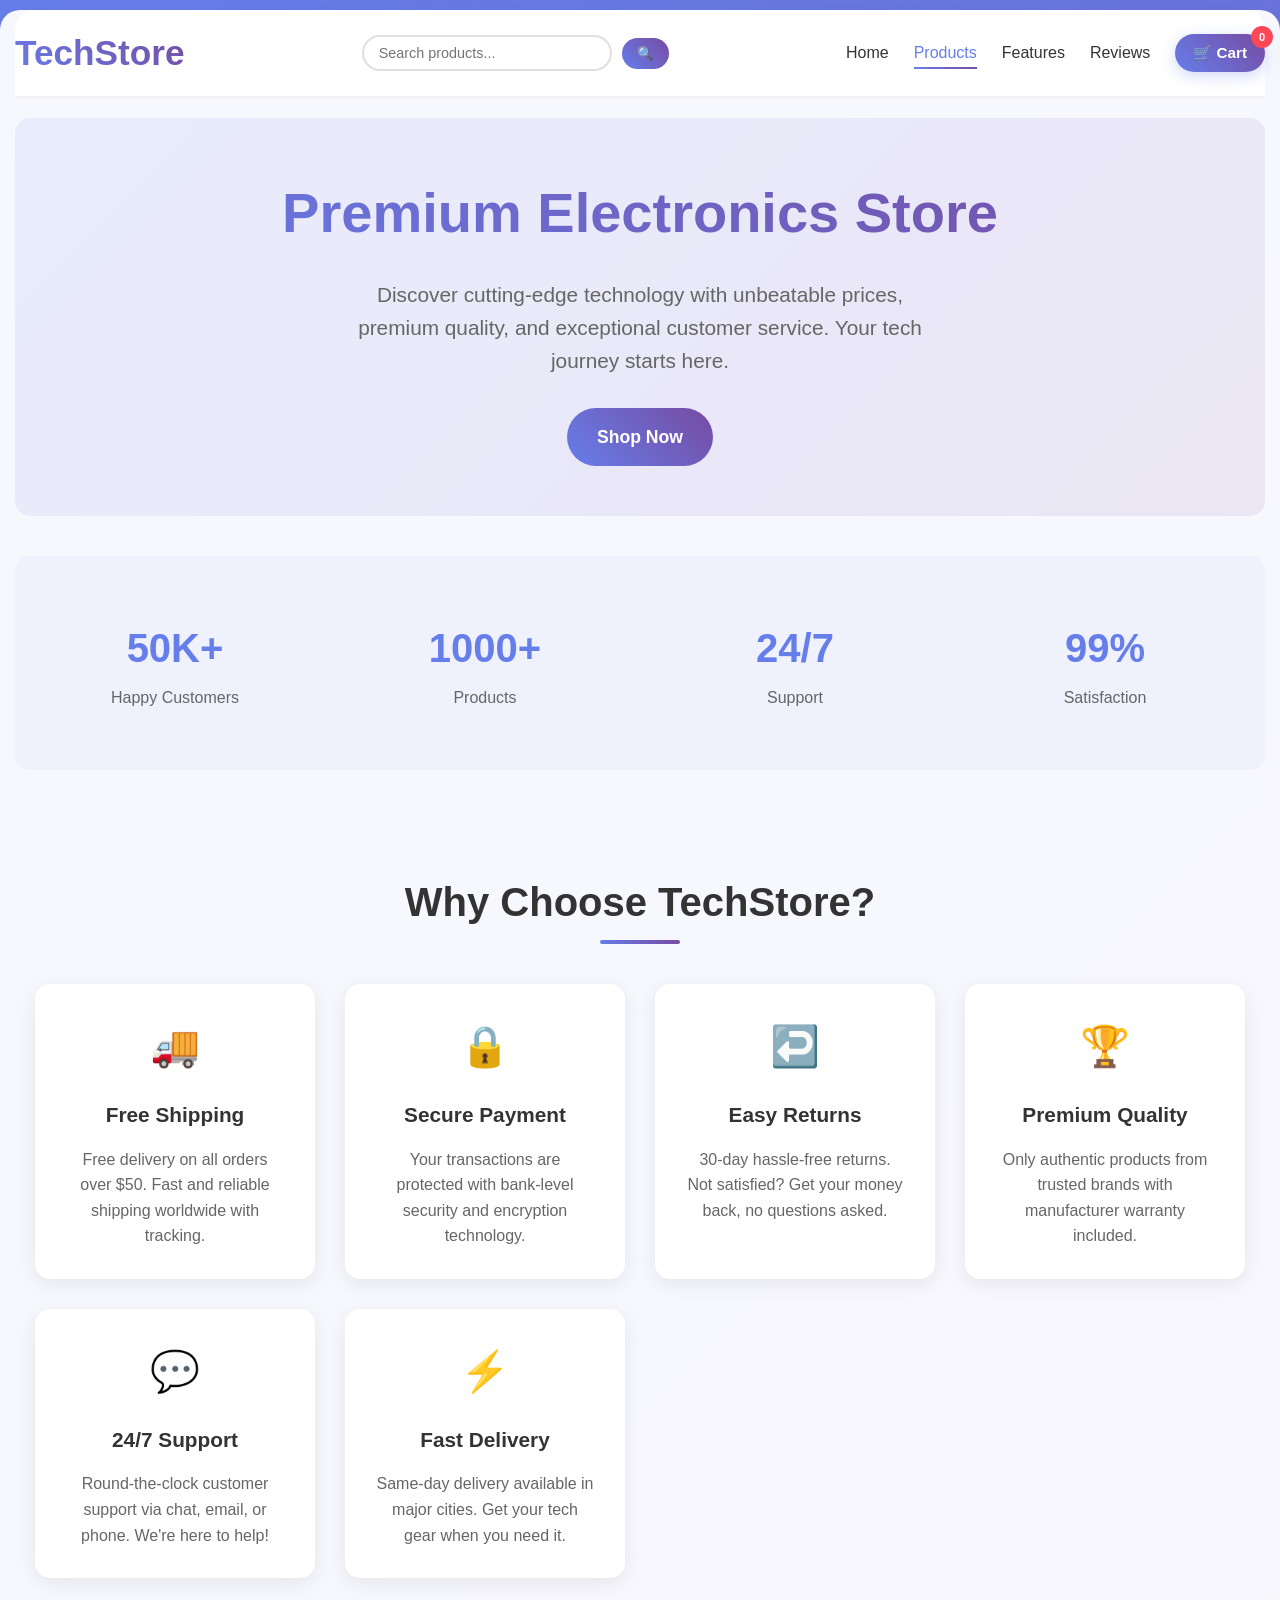
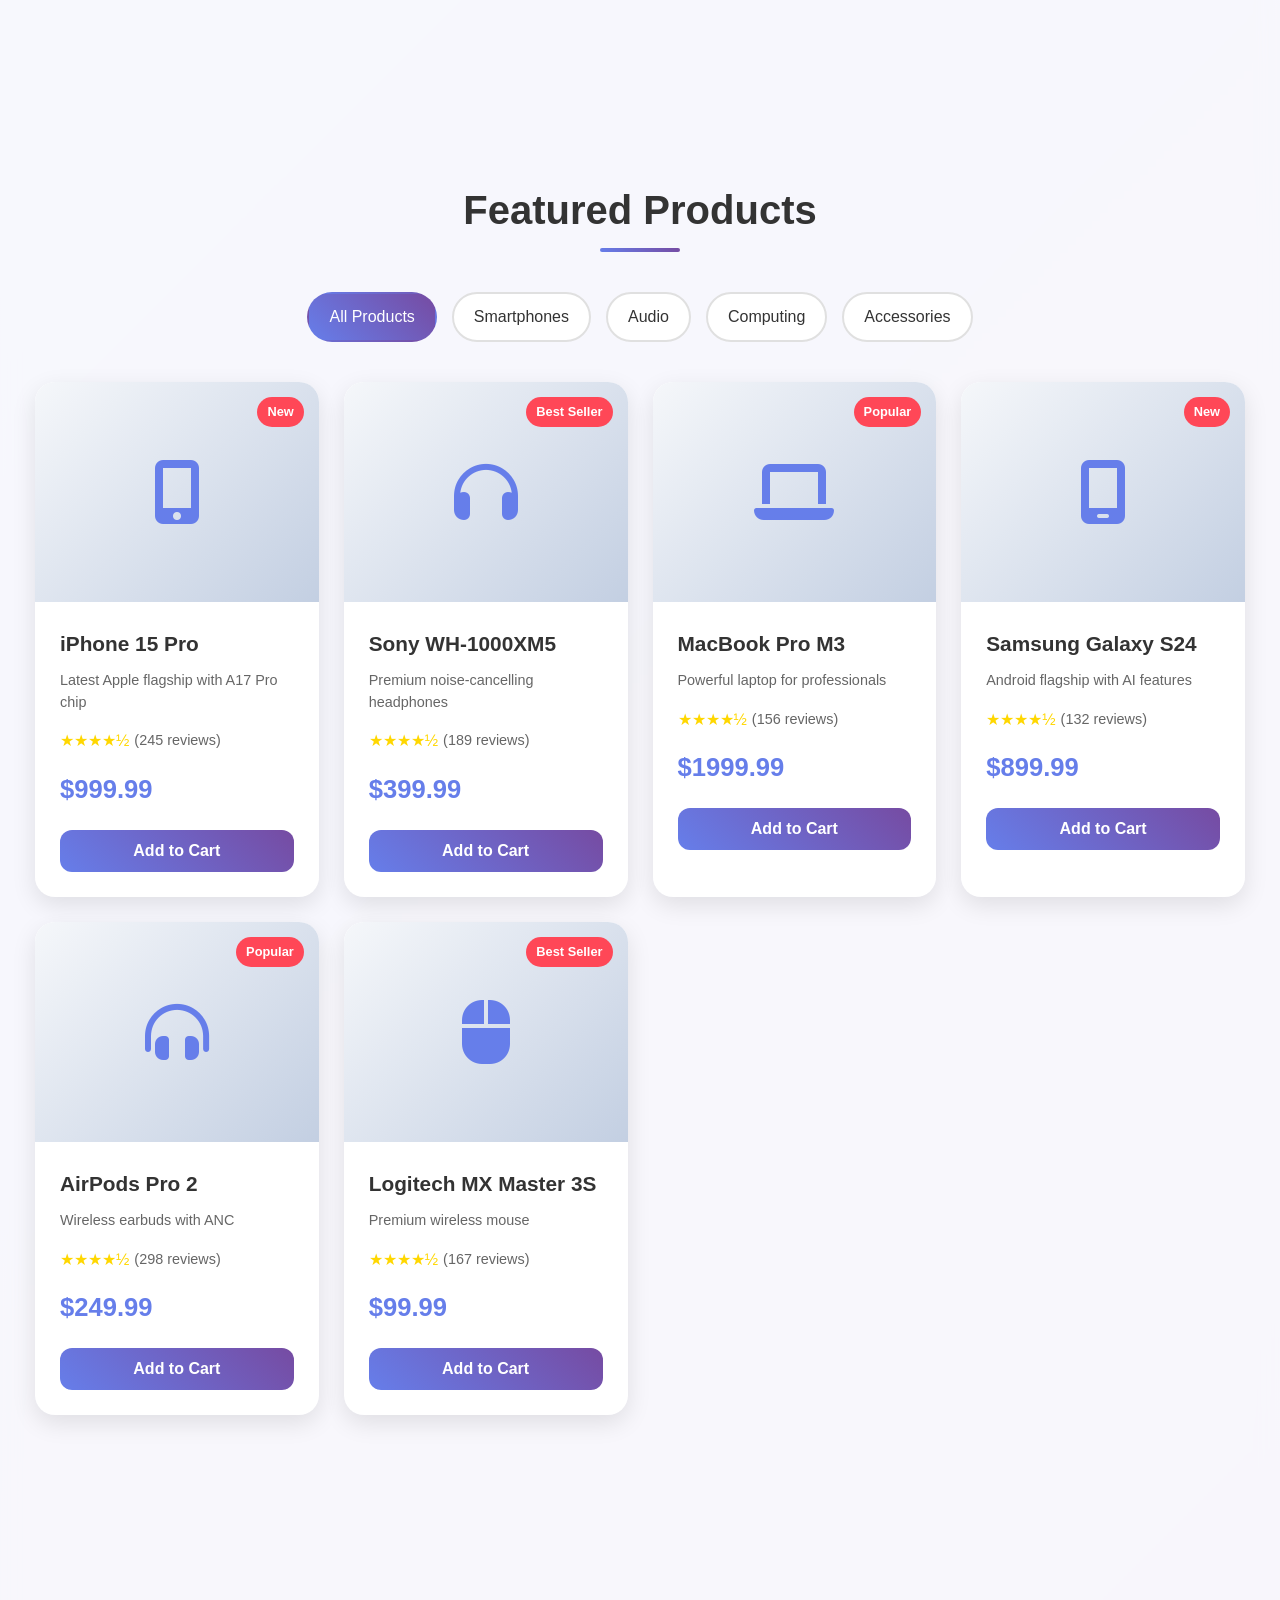
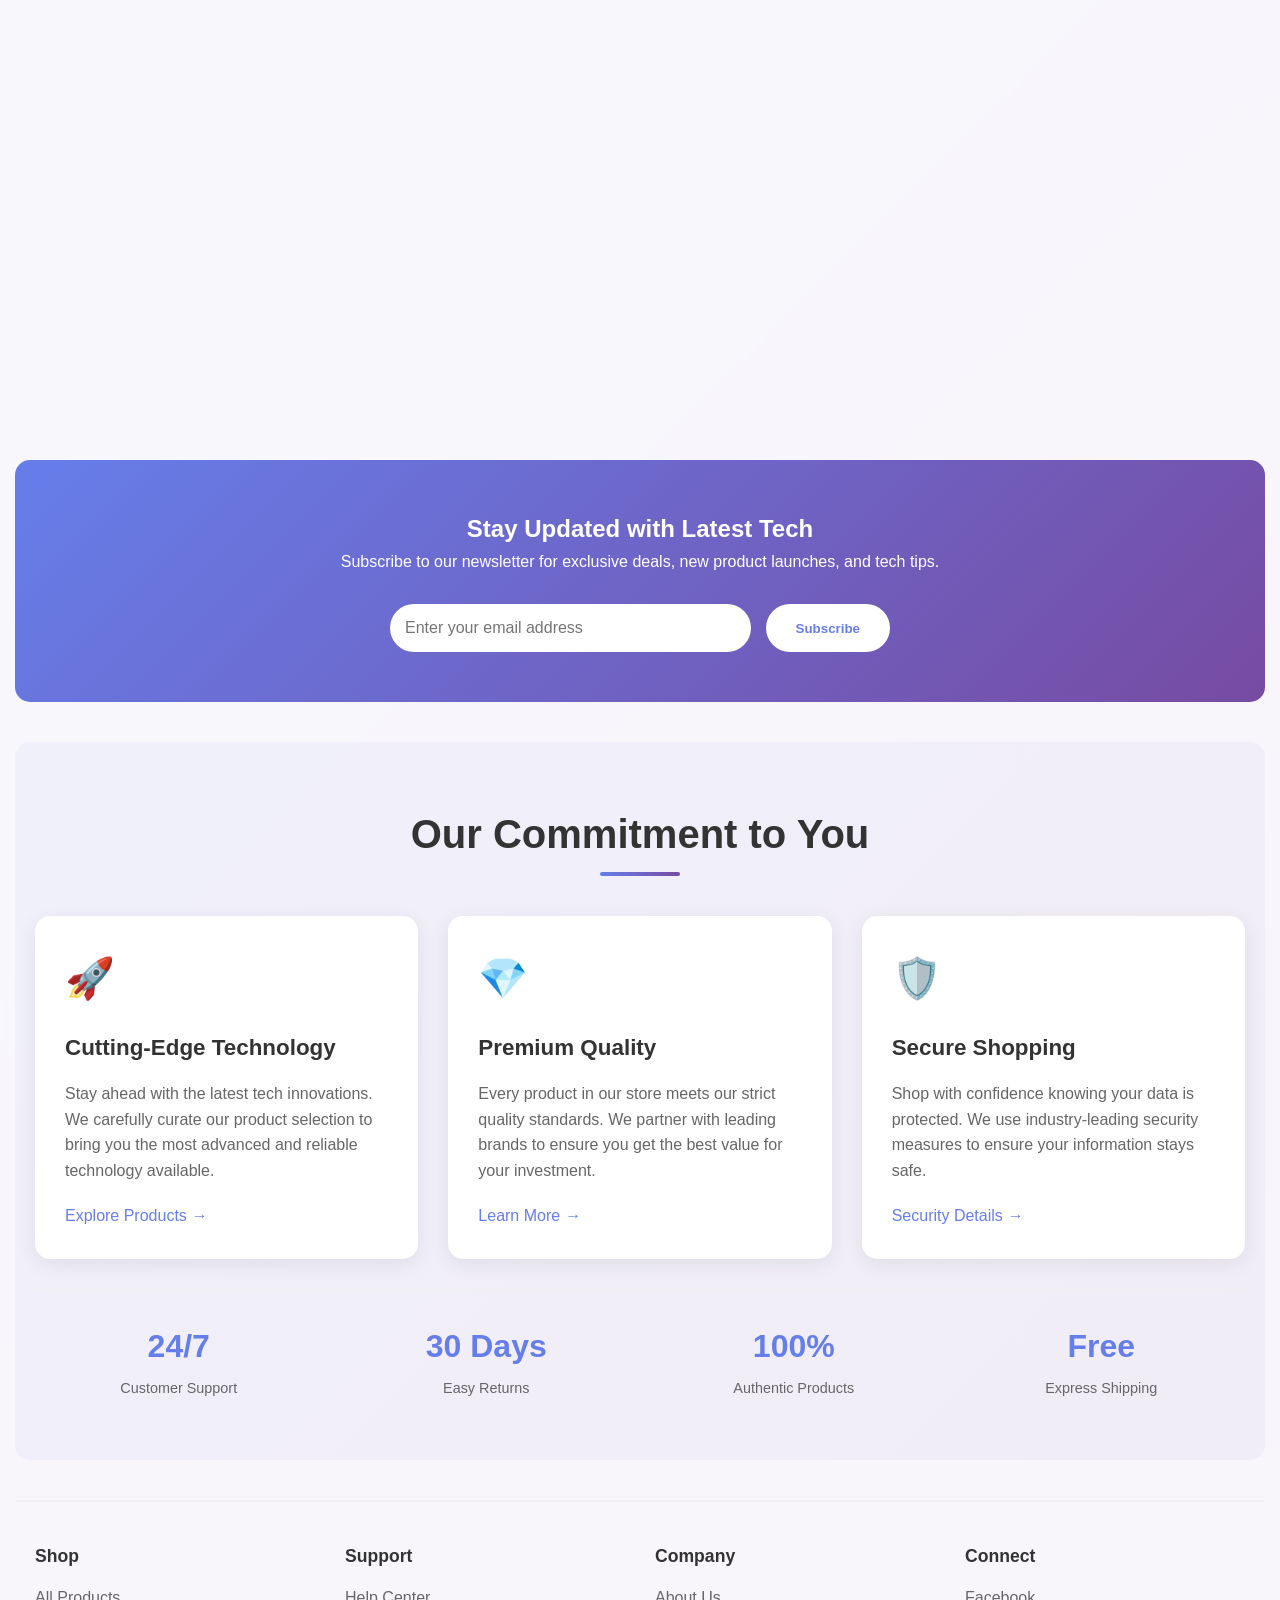
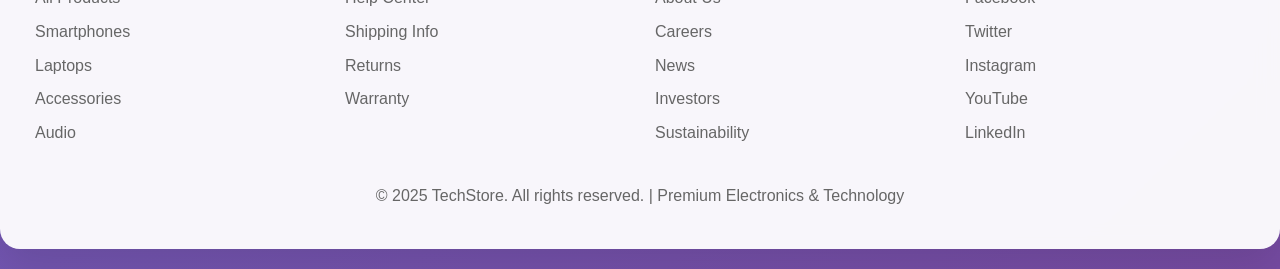
==== commit e90b1ec3: "fix: clean up code and resolve major bugs" ====
--- a/html/index.html
+++ b/html/index.html
@@ -1,324 +1,368 @@
-<!doctype html>
-<html lang="en">
-  <head>
-    <meta charset="UTF-8" />
-    <meta name="viewport" content="width=device-width, initial-scale=1.0" />
-    <title>TechStore - Premium Electronics & Innovation</title>
-    <link
-      rel="stylesheet"
-      href="https://cdnjs.cloudflare.com/ajax/libs/font-awesome/6.5.1/css/all.min.css"
-    />
-    <link rel="stylesheet" href="../css/style.css" />
-  </head>
-  <body>
-    <div class="container">
-      <header>
-        <nav>
-          <div class="logo">TechStore</div>
-          <button class="mobile-menu-btn">☰</button>
-          <div class="search-container">
-            <input
-              type="text"
-              id="searchInput"
-              placeholder="Search products..."
-              class="search-input"
-            />
-            <button class="search-button">🔍</button>
-          </div>
-          <ul class="nav-links">
-            <li><a href="#home">Home</a></li>
-            <li><a href="#products">Products</a></li>
-            <li><a href="#features">Features</a></li>
-            <li><a href="#testimonials">Reviews</a></li>
-            <li>
-              <button class="cart-icon">
-                🛒 Cart
-                <span class="cart-count" id="cartCount">0</span>
-              </button>
-            </li>
-          </ul>
-        </nav>
-      </header>
-
-      <section class="hero" id="home">
-        <h1>Premium Electronics Store</h1>
-        <p>
-          Discover cutting-edge technology with unbeatable prices, premium
-          quality, and exceptional customer service. Your tech journey starts
-          here.
-        </p>
-        <a href="#products" class="cta-button">Shop Now</a>
-      </section>
-
-      <section class="stats-section">
-        <div class="stat-card">
-          <span class="stat-number">50K+</span>
-          <div class="stat-label">Happy Customers</div>
-        </div>
-        <div class="stat-card">
-          <span class="stat-number">1000+</span>
-          <div class="stat-label">Products</div>
-        </div>
-        <div class="stat-card">
-          <span class="stat-number">24/7</span>
-          <div class="stat-label">Support</div>
-        </div>
-        <div class="stat-card">
-          <span class="stat-number">99%</span>
-          <div class="stat-label">Satisfaction</div>
-        </div>
-      </section>
-
-      <section class="features-section" id="features">
-        <h2 class="section-title">Why Choose TechStore?</h2>
-        <div class="features-grid">
-          <div class="feature-card">
-            <span class="feature-icon">🚚</span>
-            <h3 class="feature-title">Free Shipping</h3>
-            <p class="feature-description">
-              Free delivery on all orders over $50. Fast and reliable shipping
-              worldwide with tracking.
-            </p>
-          </div>
-          <div class="feature-card">
-            <span class="feature-icon">🔒</span>
-            <h3 class="feature-title">Secure Payment</h3>
-            <p class="feature-description">
-              Your transactions are protected with bank-level security and
-              encryption technology.
-            </p>
-          </div>
-          <div class="feature-card">
-            <span class="feature-icon">↩️</span>
-            <h3 class="feature-title">Easy Returns</h3>
-            <p class="feature-description">
-              30-day hassle-free returns. Not satisfied? Get your money back, no
-              questions asked.
-            </p>
-          </div>
-          <div class="feature-card">
-            <span class="feature-icon">🏆</span>
-            <h3 class="feature-title">Premium Quality</h3>
-            <p class="feature-description">
-              Only authentic products from trusted brands with manufacturer
-              warranty included.
-            </p>
-          </div>
-          <div class="feature-card">
-            <span class="feature-icon">💬</span>
-            <h3 class="feature-title">24/7 Support</h3>
-            <p class="feature-description">
-              Round-the-clock customer support via chat, email, or phone. We're
-              here to help!
-            </p>
-          </div>
-          <div class="feature-card">
-            <span class="feature-icon">⚡</span>
-            <h3 class="feature-title">Fast Delivery</h3>
-            <p class="feature-description">
-              Same-day delivery available in major cities. Get your tech gear
-              when you need it.
-            </p>
-          </div>
-        </div>
-      </section>
-
-      <section class="products-section" id="products">
-        <h2 class="section-title">Featured Products</h2>
-
-        <div class="filter-tabs">
-          <div class="filter-tab active" onclick="filterProducts('all')">
-            All Products
-          </div>
-          <div class="filter-tab" onclick="filterProducts('mobile')">
-            Smartphones
-          </div>
-          <div class="filter-tab" onclick="filterProducts('audio')">Audio</div>
-          <div class="filter-tab" onclick="filterProducts('computing')">
-            Computing
-          </div>
-          <div class="filter-tab" onclick="filterProducts('accessories')">
-            Accessories
-          </div>
-        </div>
-
-        <div class="products-grid" id="productsGrid">
-          <!-- Products will be dynamically loaded here -->
-        </div>
-      </section>
-
-      <section class="testimonials-section" id="testimonials">
-        <h2 class="section-title">What Our Customers Say</h2>
-        <div class="testimonials-grid">
-          <div class="testimonial-card">
-            <p class="testimonial-text">
-              "Amazing quality products and lightning-fast delivery! The
-              customer service team went above and beyond to help me choose the
-              perfect laptop."
-            </p>
-            <div class="testimonial-author">Sarah Johnson</div>
-            <div class="testimonial-role">Software Developer</div>
-          </div>
-          <div class="testimonial-card">
-            <p class="testimonial-text">
-              "Best tech store I've ever used. Great prices, authentic products,
-              and the return policy is fantastic. Highly recommended!"
-            </p>
-            <div class="testimonial-author">Mike Chen</div>
-            <div class="testimonial-role">Digital Marketer</div>
-          </div>
-          <div class="testimonial-card">
-            <p class="testimonial-text">
-              "The website is so easy to use and the product descriptions are
-              detailed. Got my gaming setup here and couldn't be happier!"
-            </p>
-            <div class="testimonial-author">Alex Rivera</div>
-            <div class="testimonial-role">Content Creator</div>
-          </div>
-        </div>
-      </section>
-
-      <section class="newsletter-section">
-        <h2>Stay Updated with Latest Tech</h2>
-        <p>
-          Subscribe to our newsletter for exclusive deals, new product launches,
-          and tech tips.
-        </p>
-        <form class="newsletter-form" onsubmit="subscribeNewsletter(event)">
-          <input
-            type="email"
-            class="newsletter-input"
-            placeholder="Enter your email address"
-            required
-          />
-          <button type="submit" class="newsletter-button">Subscribe</button>
-        </form>
-      </section>
-
-      <section class="content-section" id="content">
-        <h2 class="section-title">Why Choose TechStore?</h2>
-        <div class="content-grid">
-          <div class="content-card">
-            <div class="content-icon">🚀</div>
-            <h3 class="content-title">Cutting-Edge Technology</h3>
-            <p class="content-text">
-              Stay ahead with the latest tech innovations. We carefully curate
-              our product selection to bring you the most advanced and reliable
-              technology available.
-            </p>
-            <a href="#products" class="content-link">
-              Explore Products
-              <span>→</span>
-            </a>
-          </div>
-
-          <div class="content-card">
-            <div class="content-icon">💎</div>
-            <h3 class="content-title">Premium Quality</h3>
-            <p class="content-text">
-              Every product in our store meets our strict quality standards. We
-              partner with leading brands to ensure you get the best value for
-              your investment.
-            </p>
-            <a href="#features" class="content-link">
-              Learn More
-              <span>→</span>
-            </a>
-          </div>
-
-          <div class="content-card">
-            <div class="content-icon">🛡️</div>
-            <h3 class="content-title">Secure Shopping</h3>
-            <p class="content-text">
-              Shop with confidence knowing your data is protected. We use
-              industry-leading security measures to ensure your information
-              stays safe.
-            </p>
-            <a href="#security" class="content-link">
-              Security Details
-              <span>→</span>
-            </a>
-          </div>
-        </div>
-
-        <div class="content-stats">
-          <div class="content-stat">
-            <div class="content-stat-number">24/7</div>
-            <div class="content-stat-label">Customer Support</div>
-          </div>
-          <div class="content-stat">
-            <div class="content-stat-number">30 Days</div>
-            <div class="content-stat-label">Easy Returns</div>
-          </div>
-          <div class="content-stat">
-            <div class="content-stat-number">100%</div>
-            <div class="content-stat-label">Authentic Products</div>
-          </div>
-          <div class="content-stat">
-            <div class="content-stat-number">Free</div>
-            <div class="content-stat-label">Express Shipping</div>
-          </div>
-        </div>
-      </section>
-
-      <footer>
-        <div class="footer-content">
-          <div class="footer-section">
-            <h4>Shop</h4>
-            <a href="#products">All Products</a>
-            <a href="#products">Smartphones</a>
-            <a href="#products">Laptops</a>
-            <a href="#products">Accessories</a>
-            <a href="#products">Audio</a>
-          </div>
-          <div class="footer-section">
-            <h4>Support</h4>
-            <a href="#support">Help Center</a>
-            <a href="#shipping">Shipping Info</a>
-            <a href="#returns">Returns</a>
-            <a href="#warranty">Warranty</a>
-          </div>
-          <div class="footer-section">
-            <h4>Company</h4>
-            <a href="#about">About Us</a>
-            <a href="#careers">Careers</a>
-            <a href="#news">News</a>
-            <a href="#investors">Investors</a>
-            <a href="#sustainability">Sustainability</a>
-          </div>
-          <div class="footer-section">
-            <h4>Connect</h4>
-            <a href="#social">Facebook</a>
-            <a href="#social">Twitter</a>
-            <a href="#social">Instagram</a>
-            <a href="#social">YouTube</a>
-            <a href="#social">LinkedIn</a>
-          </div>
-        </div>
-        <p>
-          &copy; 2025 TechStore. All rights reserved. | Premium Electronics &
-          Technology
-        </p>
-      </footer>
-    </div>
-
-    <div class="cart-overlay" id="cartOverlay"></div>
-    <div class="cart-sidebar" id="cartSidebar">
-      <div class="cart-header">
-        <h2 class="cart-title">Your Cart</h2>
-        <button class="close-cart">×</button>
-      </div>
-      <div id="cartItems"></div>
-      <div class="cart-total">
-        <div class="total-amount">Total: $<span id="cartTotal">0.00</span></div>
-        <button class="checkout-btn">Proceed to Checkout</button>
-      </div>
-    </div>
-
-    <div class="notification" id="notification"></div>
-
-    <div class="mobile-menu-overlay" id="mobileMenuOverlay"></div>
-
-    <script src="../js/app.js"></script>
-  </body>
-</html>
+<!doctype html>
+<html lang="en">
+  <head>
+    <meta charset="UTF-8" />
+    <meta name="viewport" content="width=device-width, initial-scale=1.0" />
+    <title>TechStore - Premium Electronics & Innovation</title>
+    <link
+      rel="stylesheet"
+      href="https://cdnjs.cloudflare.com/ajax/libs/font-awesome/6.5.1/css/all.min.css"
+    />
+    <link rel="stylesheet" href="../css/style.css" />
+  </head>
+  <body>
+    <div class="container">
+      <header>
+        <nav>
+          <div class="logo">TechStore</div>
+          <button
+            class="mobile-menu-btn"
+            aria-label="Toggle mobile menu"
+            aria-expanded="false"
+          >
+            ☰
+          </button>
+          <div class="search-container">
+            <input
+              type="text"
+              id="searchInput"
+              placeholder="Search products..."
+              class="search-input"
+              aria-label="Search products"
+              role="searchbox"
+              autocomplete="off"
+            />
+            <button class="search-button" aria-label="Search">🔍</button>
+          </div>
+          <ul class="nav-links" role="navigation" aria-label="Main navigation">
+            <li><a href="#home">Home</a></li>
+            <li><a href="#products">Products</a></li>
+            <li><a href="#features">Features</a></li>
+            <li><a href="#testimonials">Reviews</a></li>
+            <li>
+              <button class="cart-icon" aria-label="Open cart">
+                🛒 Cart
+                <span class="cart-count" id="cartCount">0</span>
+              </button>
+            </li>
+          </ul>
+        </nav>
+      </header>
+
+      <section class="hero" id="home">
+        <h1>Premium Electronics Store</h1>
+        <p>
+          Discover cutting-edge technology with unbeatable prices, premium
+          quality, and exceptional customer service. Your tech journey starts
+          here.
+        </p>
+        <a href="#products" class="cta-button">Shop Now</a>
+      </section>
+
+      <section class="stats-section" aria-label="Store statistics">
+        <div class="stat-card">
+          <span class="stat-number">50K+</span>
+          <div class="stat-label">Happy Customers</div>
+        </div>
+        <div class="stat-card">
+          <span class="stat-number">1000+</span>
+          <div class="stat-label">Products</div>
+        </div>
+        <div class="stat-card">
+          <span class="stat-number">24/7</span>
+          <div class="stat-label">Support</div>
+        </div>
+        <div class="stat-card">
+          <span class="stat-number">99%</span>
+          <div class="stat-label">Satisfaction</div>
+        </div>
+      </section>
+
+      <section class="features-section" id="features">
+        <h2 class="section-title">Why Choose TechStore?</h2>
+        <div class="features-grid">
+          <div class="feature-card">
+            <span class="feature-icon">🚚</span>
+            <h3 class="feature-title">Free Shipping</h3>
+            <p class="feature-description">
+              Free delivery on all orders over $50. Fast and reliable shipping
+              worldwide with tracking.
+            </p>
+          </div>
+          <div class="feature-card">
+            <span class="feature-icon">🔒</span>
+            <h3 class="feature-title">Secure Payment</h3>
+            <p class="feature-description">
+              Your transactions are protected with bank-level security and
+              encryption technology.
+            </p>
+          </div>
+          <div class="feature-card">
+            <span class="feature-icon">↩️</span>
+            <h3 class="feature-title">Easy Returns</h3>
+            <p class="feature-description">
+              30-day hassle-free returns. Not satisfied? Get your money back, no
+              questions asked.
+            </p>
+          </div>
+          <div class="feature-card">
+            <span class="feature-icon">🏆</span>
+            <h3 class="feature-title">Premium Quality</h3>
+            <p class="feature-description">
+              Only authentic products from trusted brands with manufacturer
+              warranty included.
+            </p>
+          </div>
+          <div class="feature-card">
+            <span class="feature-icon">💬</span>
+            <h3 class="feature-title">24/7 Support</h3>
+            <p class="feature-description">
+              Round-the-clock customer support via chat, email, or phone. We're
+              here to help!
+            </p>
+          </div>
+          <div class="feature-card">
+            <span class="feature-icon">⚡</span>
+            <h3 class="feature-title">Fast Delivery</h3>
+            <p class="feature-description">
+              Same-day delivery available in major cities. Get your tech gear
+              when you need it.
+            </p>
+          </div>
+        </div>
+      </section>
+
+      <section class="products-section" id="products">
+        <h2 class="section-title">Featured Products</h2>
+
+        <div class="filter-tabs" role="tablist" aria-label="Product categories">
+          <div
+            class="filter-tab active"
+            role="tab"
+            aria-selected="true"
+            data-category="all"
+          >
+            All Products
+          </div>
+          <div
+            class="filter-tab"
+            role="tab"
+            aria-selected="false"
+            data-category="mobile"
+          >
+            Smartphones
+          </div>
+          <div
+            class="filter-tab"
+            role="tab"
+            aria-selected="false"
+            data-category="audio"
+          >
+            Audio
+          </div>
+          <div
+            class="filter-tab"
+            role="tab"
+            aria-selected="false"
+            data-category="computing"
+          >
+            Computing
+          </div>
+          <div
+            class="filter-tab"
+            role="tab"
+            aria-selected="false"
+            data-category="accessories"
+          >
+            Accessories
+          </div>
+        </div>
+
+        <div class="products-grid" id="productsGrid" aria-live="polite">
+          <!-- Products dynamically loaded by app.js -->
+        </div>
+      </section>
+
+      <section class="testimonials-section" id="testimonials">
+        <h2 class="section-title">What Our Customers Say</h2>
+        <div class="testimonials-grid">
+          <div class="testimonial-card">
+            <p class="testimonial-text">
+              "Amazing quality products and lightning-fast delivery! The
+              customer service team went above and beyond to help me choose the
+              perfect laptop."
+            </p>
+            <div class="testimonial-author">Sarah Johnson</div>
+            <div class="testimonial-role">Software Developer</div>
+          </div>
+          <div class="testimonial-card">
+            <p class="testimonial-text">
+              "Best tech store I've ever used. Great prices, authentic products,
+              and the return policy is fantastic. Highly recommended!"
+            </p>
+            <div class="testimonial-author">Mike Chen</div>
+            <div class="testimonial-role">Digital Marketer</div>
+          </div>
+          <div class="testimonial-card">
+            <p class="testimonial-text">
+              "The website is so easy to use and the product descriptions are
+              detailed. Got my gaming setup here and couldn't be happier!"
+            </p>
+            <div class="testimonial-author">Alex Rivera</div>
+            <div class="testimonial-role">Content Creator</div>
+          </div>
+        </div>
+      </section>
+
+      <section class="newsletter-section">
+        <h2>Stay Updated with Latest Tech</h2>
+        <p>
+          Subscribe to our newsletter for exclusive deals, new product launches,
+          and tech tips.
+        </p>
+        <!-- newsletter form handled via JS event listener in app.js -->
+        <form class="newsletter-form" id="newsletterForm" novalidate>
+          <input
+            type="email"
+            class="newsletter-input"
+            placeholder="Enter your email address"
+            required
+            aria-label="Email address for newsletter"
+          />
+          <button type="submit" class="newsletter-button">Subscribe</button>
+        </form>
+      </section>
+
+      <section class="highlights-section" id="highlights">
+        <h2 class="section-title">Our Commitment to You</h2>
+        <div class="content-grid">
+          <div class="content-card">
+            <div class="content-icon">🚀</div>
+            <h3 class="content-title">Cutting-Edge Technology</h3>
+            <p class="content-text">
+              Stay ahead with the latest tech innovations. We carefully curate
+              our product selection to bring you the most advanced and reliable
+              technology available.
+            </p>
+            <a href="#products" class="content-link"
+              >Explore Products <span>→</span></a
+            >
+          </div>
+          <div class="content-card">
+            <div class="content-icon">💎</div>
+            <h3 class="content-title">Premium Quality</h3>
+            <p class="content-text">
+              Every product in our store meets our strict quality standards. We
+              partner with leading brands to ensure you get the best value for
+              your investment.
+            </p>
+            <a href="#features" class="content-link"
+              >Learn More <span>→</span></a
+            >
+          </div>
+          <div class="content-card">
+            <div class="content-icon">🛡️</div>
+            <h3 class="content-title">Secure Shopping</h3>
+            <p class="content-text">
+              Shop with confidence knowing your data is protected. We use
+              industry-leading security measures to ensure your information
+              stays safe.
+            </p>
+            <a href="#features" class="content-link"
+              >Security Details <span>→</span></a
+            >
+          </div>
+        </div>
+
+        <div class="content-stats">
+          <div class="content-stat">
+            <div class="content-stat-number">24/7</div>
+            <div class="content-stat-label">Customer Support</div>
+          </div>
+          <div class="content-stat">
+            <div class="content-stat-number">30 Days</div>
+            <div class="content-stat-label">Easy Returns</div>
+          </div>
+          <div class="content-stat">
+            <div class="content-stat-number">100%</div>
+            <div class="content-stat-label">Authentic Products</div>
+          </div>
+          <div class="content-stat">
+            <div class="content-stat-number">Free</div>
+            <div class="content-stat-label">Express Shipping</div>
+          </div>
+        </div>
+      </section>
+
+      <footer>
+        <div class="footer-content">
+          <div class="footer-section">
+            <h4>Shop</h4>
+            <a href="#products">All Products</a>
+            <a href="#products">Smartphones</a>
+            <a href="#products">Laptops</a>
+            <a href="#products">Accessories</a>
+            <a href="#products">Audio</a>
+          </div>
+          <div class="footer-section">
+            <h4>Support</h4>
+            <a href="#features">Help Center</a>
+            <a href="#features">Shipping Info</a>
+            <a href="#features">Returns</a>
+            <a href="#features">Warranty</a>
+          </div>
+          <div class="footer-section">
+            <h4>Company</h4>
+            <a href="#highlights">About Us</a>
+            <a href="#highlights">Careers</a>
+            <a href="#highlights">News</a>
+            <a href="#highlights">Investors</a>
+            <a href="#highlights">Sustainability</a>
+          </div>
+          <div class="footer-section">
+            <h4>Connect</h4>
+            <a href="#home">Facebook</a>
+            <a href="#home">Twitter</a>
+            <a href="#home">Instagram</a>
+            <a href="#home">YouTube</a>
+            <a href="#home">LinkedIn</a>
+          </div>
+        </div>
+        <p>
+          &copy; 2025 TechStore. All rights reserved. | Premium Electronics
+          &amp; Technology
+        </p>
+      </footer>
+    </div>
+
+    <!-- Cart sidebar -->
+    <div class="cart-overlay" id="cartOverlay" role="presentation"></div>
+    <div
+      class="cart-sidebar"
+      id="cartSidebar"
+      role="dialog"
+      aria-label="Shopping cart"
+      aria-modal="true"
+    >
+      <div class="cart-header">
+        <h2 class="cart-title">Your Cart</h2>
+        <button class="close-cart" aria-label="Close cart">×</button>
+      </div>
+      <div id="cartItems" aria-live="polite"></div>
+      <div class="cart-total">
+        <div class="total-amount">Total: $<span id="cartTotal">0.00</span></div>
+        <button class="checkout-btn">Proceed to Checkout</button>
+      </div>
+    </div>
+
+    <div
+      class="notification"
+      id="notification"
+      role="status"
+      aria-live="polite"
+      aria-atomic="true"
+    ></div>
+
+    <script src="../js/app.js"></script>
+  </body>
+</html>
--- a/css/style.css
+++ b/css/style.css
@@ -1,1458 +1,1411 @@
-* {
-  margin: 0;
-  padding: 0;
-  box-sizing: border-box;
-}
-
-body {
-  font-family: "Segoe UI", Tahoma, Geneva, Verdana, sans-serif;
-  line-height: 1.6;
-  color: #333;
-  background: linear-gradient(135deg, #667eea 0%, #764ba2 100%);
-  min-height: 100vh;
-}
-
-.container {
-  max-width: 1400px;
-  margin: 0 auto;
-  padding: 0 15px;
-  background: rgba(255, 255, 255, 0.95);
-  backdrop-filter: blur(10px);
-  border-radius: 20px;
-  margin-top: 10px;
-  margin-bottom: 20px;
-  box-shadow: 0 20px 40px rgba(0, 0, 0, 0.1);
-}
-
-header {
-  padding: 15px 0;
-  border-bottom: 2px solid #f0f0f0;
-  position: sticky;
-  top: 0;
-  background: rgba(255, 255, 255, 0.98);
-  backdrop-filter: blur(15px);
-  z-index: 100;
-  border-radius: 20px 20px 0 0;
-}
-
-nav {
-  display: flex;
-  justify-content: space-between;
-  align-items: center;
-  flex-wrap: wrap;
-  gap: 20px;
-}
-
-.logo {
-  font-size: 2.2rem;
-  font-weight: bold;
-  background: linear-gradient(45deg, #667eea, #764ba2);
-  -webkit-background-clip: text;
-  -webkit-text-fill-color: transparent;
-  text-shadow: 2px 2px 4px rgba(0, 0, 0, 0.1);
-}
-
-.nav-links {
-  display: flex;
-  list-style: none;
-  gap: 25px;
-  align-items: center;
-  flex-wrap: wrap;
-}
-
-.nav-links a {
-  text-decoration: none;
-  color: #333;
-  font-weight: 500;
-  transition: all 0.3s ease;
-  position: relative;
-  padding: 8px 0;
-  cursor: pointer;
-}
-
-.nav-links a.active {
-  color: #667eea;
-}
-
-.nav-links a::after {
-  content: "";
-  position: absolute;
-  width: 0;
-  height: 2px;
-  bottom: 0;
-  left: 0;
-  background: linear-gradient(45deg, #667eea, #764ba2);
-  transition: width 0.3s ease;
-}
-
-.nav-links a:hover::after,
-.nav-links a.active::after {
-  width: 100%;
-}
-
-.cart-icon {
-  position: relative;
-  background: linear-gradient(45deg, #667eea, #764ba2);
-  color: white;
-  padding: 10px 18px;
-  border-radius: 25px;
-  cursor: pointer;
-  transition: all 0.3s ease;
-  border: none;
-  font-weight: bold;
-  box-shadow: 0 4px 15px rgba(102, 126, 234, 0.3);
-  font-size: 0.95rem;
-}
-
-.cart-icon:hover {
-  transform: translateY(-3px);
-  box-shadow: 0 8px 25px rgba(102, 126, 234, 0.4);
-}
-
-.cart-count {
-  position: absolute;
-  top: -8px;
-  right: -8px;
-  background: #ff4757;
-  color: white;
-  border-radius: 50%;
-  width: 22px;
-  height: 22px;
-  display: flex;
-  align-items: center;
-  justify-content: center;
-  font-size: 11px;
-  font-weight: bold;
-  animation: bounce 0.3s ease;
-}
-
-@keyframes bounce {
-  0%,
-  20%,
-  60%,
-  100% {
-    transform: translateY(0);
-  }
-  40% {
-    transform: translateY(-10px);
-  }
-  80% {
-    transform: translateY(-5px);
-  }
-}
-
-.hero {
-  text-align: center;
-  padding: 50px 20px;
-  background: linear-gradient(
-    135deg,
-    rgba(102, 126, 234, 0.1),
-    rgba(118, 75, 162, 0.1)
-  );
-  margin: 20px 0;
-  border-radius: 15px;
-}
-
-.hero h1 {
-  font-size: clamp(2.5rem, 5vw, 3.5rem);
-  margin-bottom: 20px;
-  background: linear-gradient(45deg, #667eea, #764ba2);
-  -webkit-background-clip: text;
-  -webkit-text-fill-color: transparent;
-  animation: fadeInUp 1s ease;
-}
-
-.hero p {
-  font-size: clamp(1.1rem, 2.5vw, 1.3rem);
-  color: #666;
-  margin-bottom: 30px;
-  animation: fadeInUp 1s ease 0.2s both;
-  max-width: 600px;
-  margin-left: auto;
-  margin-right: auto;
-}
-
-.cta-button {
-  background: linear-gradient(45deg, #667eea, #764ba2);
-  color: white;
-  padding: 15px 30px;
-  border: none;
-  border-radius: 30px;
-  font-size: 1.1rem;
-  font-weight: bold;
-  cursor: pointer;
-  transition: all 0.3s ease;
-  animation: fadeInUp 1s ease 0.4s both;
-  text-decoration: none;
-  display: inline-block;
-}
-
-.cta-button:hover {
-  transform: translateY(-3px);
-  box-shadow: 0 10px 30px rgba(102, 126, 234, 0.4);
-}
-
-@keyframes fadeInUp {
-  from {
-    opacity: 0;
-    transform: translateY(30px);
-  }
-  to {
-    opacity: 1;
-    transform: translateY(0);
-  }
-}
-
-.stats-section {
-  display: grid;
-  grid-template-columns: repeat(auto-fit, minmax(200px, 1fr));
-  gap: 30px;
-  margin: 40px 0;
-  padding: 40px 20px;
-  background: rgba(102, 126, 234, 0.05);
-  border-radius: 15px;
-}
-
-.stat-card {
-  text-align: center;
-  padding: 20px;
-}
-
-.stat-number {
-  font-size: 2.5rem;
-  font-weight: bold;
-  color: #667eea;
-  display: block;
-}
-
-.stat-label {
-  color: #666;
-  font-size: 1rem;
-  margin-top: 5px;
-}
-
-.features-section {
-  padding: 60px 20px;
-  margin: 40px 0;
-}
-
-.section-title {
-  text-align: center;
-  font-size: clamp(2rem, 4vw, 2.5rem);
-  margin-bottom: 50px;
-  color: #333;
-  position: relative;
-}
-
-.section-title::after {
-  content: "";
-  position: absolute;
-  bottom: -10px;
-  left: 50%;
-  transform: translateX(-50%);
-  width: 80px;
-  height: 4px;
-  background: linear-gradient(45deg, #667eea, #764ba2);
-  border-radius: 2px;
-}
-
-.features-grid {
-  display: grid;
-  grid-template-columns: repeat(auto-fit, minmax(280px, 1fr));
-  gap: 30px;
-  margin-bottom: 40px;
-}
-
-.feature-card {
-  background: white;
-  padding: 30px;
-  border-radius: 15px;
-  text-align: center;
-  box-shadow: 0 5px 20px rgba(0, 0, 0, 0.08);
-  transition: transform 0.3s ease;
-}
-
-.feature-card:hover {
-  transform: translateY(-5px);
-}
-
-.feature-icon {
-  font-size: 2.5rem;
-  margin-bottom: 20px;
-  display: block;
-  color: #667eea;
-}
-
-.feature-icon i {
-  font-size: 2.5rem;
-}
-
-.feature-title {
-  font-size: 1.3rem;
-  font-weight: bold;
-  margin-bottom: 15px;
-  color: #333;
-}
-
-.feature-description {
-  color: #666;
-  line-height: 1.6;
-}
-
-.products-section {
-  padding: 60px 20px;
-}
-
-.filter-tabs {
-  display: flex;
-  justify-content: center;
-  flex-wrap: wrap;
-  gap: 15px;
-  margin-bottom: 40px;
-}
-
-.filter-tab {
-  background: white;
-  border: 2px solid #e0e0e0;
-  padding: 10px 20px;
-  border-radius: 25px;
-  cursor: pointer;
-  transition: all 0.3s ease;
-  font-weight: 500;
-}
-
-.filter-tab.active,
-.filter-tab:hover {
-  background: linear-gradient(45deg, #667eea, #764ba2);
-  color: white;
-  border-color: transparent;
-}
-
-.products-grid {
-  display: grid;
-  grid-template-columns: repeat(auto-fit, minmax(280px, 1fr));
-  gap: 25px;
-  margin-bottom: 40px;
-}
-
-.product-card {
-  background: white;
-  border-radius: 20px;
-  overflow: hidden;
-  box-shadow: 0 8px 25px rgba(0, 0, 0, 0.1);
-  transition: all 0.3s ease;
-  position: relative;
-}
-
-.product-card::before {
-  content: "";
-  position: absolute;
-  top: 0;
-  left: -100%;
-  width: 100%;
-  height: 100%;
-  background: linear-gradient(
-    90deg,
-    transparent,
-    rgba(255, 255, 255, 0.4),
-    transparent
-  );
-  transition: left 0.6s ease;
-  z-index: 1;
-}
-
-.product-card:hover::before {
-  left: 100%;
-}
-
-.product-card:hover {
-  transform: translateY(-8px);
-  box-shadow: 0 15px 35px rgba(0, 0, 0, 0.15);
-}
-
-.product-badge {
-  position: absolute;
-  top: 15px;
-  right: 15px;
-  background: #ff4757;
-  color: white;
-  padding: 5px 10px;
-  border-radius: 15px;
-  font-size: 0.8rem;
-  font-weight: bold;
-  z-index: 2;
-}
-
-.product-image {
-  width: 100%;
-  height: 220px;
-  background: linear-gradient(135deg, #f5f7fa, #c3cfe2);
-  display: flex;
-  align-items: center;
-  justify-content: center;
-  position: relative;
-}
-
-.product-image i {
-  font-size: 4rem;
-  color: #667eea;
-  transition: transform 0.3s ease;
-}
-
-.product-image:hover i {
-  transform: scale(1.1);
-}
-
-.product-image .fallback {
-  position: absolute;
-  top: 0;
-  left: 0;
-  width: 100%;
-  height: 100%;
-  display: flex;
-  align-items: center;
-  justify-content: center;
-  background: linear-gradient(135deg, #f5f7fa, #c3cfe2);
-  font-size: 3.5rem;
-  color: #667eea;
-}
-
-.product-info {
-  padding: 25px;
-}
-
-.product-name {
-  font-size: 1.3rem;
-  font-weight: bold;
-  margin-bottom: 10px;
-  color: #333;
-}
-
-.product-description {
-  color: #666;
-  margin-bottom: 15px;
-  font-size: 0.9rem;
-  line-height: 1.5;
-}
-
-.product-rating {
-  display: flex;
-  align-items: center;
-  gap: 5px;
-  margin-bottom: 15px;
-}
-
-.stars {
-  color: #ffd700;
-}
-
-.rating-text {
-  color: #666;
-  font-size: 0.9rem;
-}
-
-.product-price {
-  font-size: 1.6rem;
-  font-weight: bold;
-  color: #667eea;
-  margin-bottom: 20px;
-}
-
-.original-price {
-  text-decoration: line-through;
-  color: #999;
-  font-size: 1.2rem;
-  margin-right: 10px;
-}
-
-.add-to-cart {
-  width: 100%;
-  background: linear-gradient(45deg, #667eea, #764ba2);
-  color: white;
-  border: none;
-  padding: 12px;
-  border-radius: 12px;
-  font-size: 1rem;
-  font-weight: bold;
-  cursor: pointer;
-  transition: all 0.3s ease;
-  position: relative;
-  overflow: hidden;
-}
-
-.add-to-cart::before {
-  content: "";
-  position: absolute;
-  top: 0;
-  left: -100%;
-  width: 100%;
-  height: 100%;
-  background: linear-gradient(
-    90deg,
-    transparent,
-    rgba(255, 255, 255, 0.3),
-    transparent
-  );
-  transition: left 0.5s ease;
-}
-
-.add-to-cart:hover::before {
-  left: 100%;
-}
-
-.add-to-cart:hover {
-  transform: translateY(-2px);
-  box-shadow: 0 8px 25px rgba(102, 126, 234, 0.4);
-}
-
-.add-to-cart.loading {
-  opacity: 0.7;
-  pointer-events: none;
-  position: relative;
-}
-.add-to-cart .btn-spinner {
-  vertical-align: middle;
-  margin-left: 8px;
-}
-.add-to-cart .spinner {
-  display: inline-block;
-  width: 18px;
-  height: 18px;
-  border: 2px solid #fff;
-  border-top: 2px solid #764ba2;
-  border-radius: 50%;
-  animation: spin 0.7s linear infinite;
-}
-@keyframes spin {
-  0% {
-    transform: rotate(0deg);
-  }
-  100% {
-    transform: rotate(360deg);
-  }
-}
-
-.testimonials-section {
-  padding: 60px 20px;
-  background: rgba(102, 126, 234, 0.05);
-  margin: 40px 0;
-  border-radius: 15px;
-}
-
-.testimonials-grid {
-  display: grid;
-  grid-template-columns: repeat(auto-fit, minmax(300px, 1fr));
-  gap: 30px;
-}
-
-.testimonial-card {
-  background: white;
-  padding: 30px;
-  border-radius: 15px;
-  box-shadow: 0 5px 20px rgba(0, 0, 0, 0.08);
-  text-align: center;
-}
-
-.testimonial-text {
-  font-style: italic;
-  color: #666;
-  margin-bottom: 20px;
-  line-height: 1.6;
-}
-
-.testimonial-author {
-  font-weight: bold;
-  color: #333;
-}
-
-.testimonial-role {
-  color: #667eea;
-  font-size: 0.9rem;
-}
-
-.newsletter-section {
-  padding: 50px 20px;
-  text-align: center;
-  background: linear-gradient(135deg, #667eea, #764ba2);
-  color: white;
-  margin: 40px 0;
-  border-radius: 15px;
-}
-
-.newsletter-form {
-  max-width: 500px;
-  margin: 30px auto 0;
-  display: flex;
-  gap: 15px;
-  flex-wrap: wrap;
-  justify-content: center;
-}
-
-.newsletter-input {
-  flex: 1;
-  min-width: 250px;
-  padding: 15px;
-  border: none;
-  border-radius: 25px;
-  font-size: 1rem;
-  outline: none;
-}
-
-.newsletter-button {
-  background: white;
-  color: #667eea;
-  padding: 15px 30px;
-  border: none;
-  border-radius: 25px;
-  font-weight: bold;
-  cursor: pointer;
-  transition: all 0.3s ease;
-}
-
-.newsletter-button:hover {
-  transform: translateY(-2px);
-  box-shadow: 0 5px 15px rgba(0, 0, 0, 0.2);
-}
-
-.cart-sidebar {
-  position: fixed;
-  top: 0;
-  right: -420px;
-  width: 400px;
-  max-width: 90vw;
-  height: 100vh;
-  background: white;
-  box-shadow: -5px 0 20px rgba(0, 0, 0, 0.1);
-  transition: right 0.3s ease;
-  z-index: 1000;
-  padding: 30px;
-  overflow-y: auto;
-}
-
-.cart-sidebar.open {
-  right: 0;
-}
-
-.cart-overlay {
-  position: fixed;
-  top: 0;
-  left: 0;
-  width: 100%;
-  height: 100%;
-  background: rgba(0, 0, 0, 0.5);
-  z-index: 999;
-  opacity: 0;
-  visibility: hidden;
-  transition: all 0.3s ease;
-}
-
-.cart-overlay.active {
-  opacity: 1;
-  visibility: visible;
-}
-
-.cart-header {
-  display: flex;
-  justify-content: space-between;
-  align-items: center;
-  margin-bottom: 30px;
-  padding-bottom: 20px;
-  border-bottom: 2px solid #f0f0f0;
-}
-
-.cart-title {
-  font-size: 1.6rem;
-  font-weight: bold;
-  color: #333;
-}
-
-.close-cart {
-  background: none;
-  border: none;
-  font-size: 1.8rem;
-  cursor: pointer;
-  color: #666;
-  transition: color 0.3s ease;
-  padding: 5px;
-}
-
-.close-cart:hover {
-  color: #ff4757;
-}
-
-.cart-item {
-  display: flex;
-  align-items: center;
-  padding: 15px 0;
-  border-bottom: 1px solid #f0f0f0;
-  animation: slideInRight 0.3s ease;
-}
-
-@keyframes slideInRight {
-  from {
-    opacity: 0;
-    transform: translateX(20px);
-  }
-  to {
-    opacity: 1;
-    transform: translateX(0);
-  }
-}
-
-.cart-item-image {
-  width: 50px;
-  height: 50px;
-  background: linear-gradient(135deg, #667eea, #764ba2);
-  border-radius: 10px;
-  display: flex;
-  align-items: center;
-  justify-content: center;
-  color: white;
-  font-size: 1.2rem;
-  margin-right: 15px;
-  flex-shrink: 0;
-}
-
-.cart-item-image i {
-  font-size: 1.5rem;
-}
-
-.cart-item-info {
-  flex: 1;
-  min-width: 0;
-}
-
-.cart-item-name {
-  font-weight: bold;
-  margin-bottom: 5px;
-  font-size: 0.95rem;
-}
-
-.cart-item-price {
-  color: #667eea;
-  font-weight: bold;
-  font-size: 0.9rem;
-}
-
-.quantity-controls {
-  display: flex;
-  align-items: center;
-  gap: 8px;
-  margin-top: 8px;
-}
-
-.quantity-btn {
-  background: #f0f0f0;
-  border: none;
-  width: 28px;
-  height: 28px;
-  border-radius: 50%;
-  cursor: pointer;
-  font-weight: bold;
-  transition: all 0.3s ease;
-  font-size: 0.9rem;
-}
-
-.quantity-btn:hover {
-  background: #667eea;
-  color: white;
-}
-
-.quantity {
-  font-weight: bold;
-  min-width: 25px;
-  text-align: center;
-  font-size: 0.9rem;
-}
-
-.cart-total {
-  margin-top: 30px;
-  padding-top: 20px;
-  border-top: 2px solid #f0f0f0;
-  text-align: center;
-}
-
-.total-amount {
-  font-size: 1.8rem;
-  font-weight: bold;
-  color: #667eea;
-  margin-bottom: 20px;
-}
-
-.checkout-btn {
-  width: 100%;
-  background: linear-gradient(45deg, #667eea, #764ba2);
-  color: white;
-  border: none;
-  padding: 15px;
-  border-radius: 12px;
-  font-size: 1.1rem;
-  font-weight: bold;
-  cursor: pointer;
-  transition: all 0.3s ease;
-}
-
-.checkout-btn:hover {
-  transform: translateY(-2px);
-  box-shadow: 0 8px 25px rgba(102, 126, 234, 0.4);
-}
-
-.empty-cart {
-  text-align: center;
-  color: #666;
-  font-size: 1.1rem;
-  margin-top: 50px;
-}
-
-footer {
-  text-align: center;
-  padding: 40px 20px;
-  border-top: 2px solid #f0f0f0;
-  margin-top: 40px;
-  color: #666;
-}
-
-.footer-content {
-  display: grid;
-  grid-template-columns: repeat(auto-fit, minmax(250px, 1fr));
-  gap: 30px;
-  margin-bottom: 30px;
-  text-align: left;
-}
-
-.footer-section h4 {
-  color: #333;
-  margin-bottom: 15px;
-  font-size: 1.1rem;
-}
-
-.footer-section a {
-  color: #666;
-  text-decoration: none;
-  display: block;
-  margin-bottom: 8px;
-  transition: color 0.3s ease;
-}
-
-.footer-section a:hover {
-  color: #667eea;
-}
-
-.notification {
-  position: fixed;
-  top: 20px;
-  right: 20px;
-  background: linear-gradient(45deg, #00b894, #00cec9);
-  color: white;
-  padding: 15px 25px;
-  border-radius: 12px;
-  box-shadow: 0 5px 15px rgba(0, 184, 148, 0.3);
-  transform: translateX(400px);
-  transition: transform 0.3s ease;
-  z-index: 1001;
-  font-weight: bold;
-  max-width: 300px;
-  font-size: 0.9rem;
-}
-
-.notification.show {
-  transform: translateX(0);
-}
-
-/* Mobile Optimizations */
-@media (max-width: 768px) {
-  .container {
-    margin: 5px;
-    border-radius: 15px;
-  }
-
-  header {
-    padding: 12px 0;
-  }
-
-  .nav-links {
-    display: none;
-    width: 100%;
-    flex-direction: column;
-    position: absolute;
-    top: 100%;
-    left: 0;
-    background: white;
-    padding: 20px;
-    box-shadow: 0 10px 20px rgba(0, 0, 0, 0.1);
-    border-radius: 0 0 20px 20px;
-  }
-
-  .nav-links.active {
-    display: flex;
-  }
-
-  .mobile-menu-btn {
-    display: block;
-    background: none;
-    border: none;
-    font-size: 1.5rem;
-    cursor: pointer;
-    color: #333;
-  }
-
-  .search-container {
-    order: 3;
-    width: 100%;
-    margin: 10px 0;
-  }
-
-  .logo {
-    font-size: 1.8rem;
-  }
-
-  .cart-icon {
-    padding: 8px 15px;
-    font-size: 0.85rem;
-  }
-
-  .hero {
-    padding: 30px 15px;
-  }
-
-  .stats-section {
-    grid-template-columns: repeat(2, 1fr);
-    gap: 20px;
-    padding: 30px 15px;
-  }
-
-  .stat-number {
-    font-size: 2rem;
-  }
-
-  .features-grid,
-  .products-grid {
-    grid-template-columns: 1fr;
-    gap: 20px;
-  }
-
-  .filter-tabs {
-    gap: 10px;
-  }
-
-  .filter-tab {
-    font-size: 0.9rem;
-    padding: 8px 15px;
-  }
-
-  .testimonials-grid {
-    grid-template-columns: 1fr;
-  }
-
-  .newsletter-form {
-    flex-direction: column;
-    align-items: center;
-  }
-
-  .newsletter-input {
-    min-width: auto;
-    width: 100%;
-    max-width: 300px;
-  }
-
-  .cart-sidebar {
-    width: 100%;
-    right: -100%;
-    max-width: none;
-  }
-
-  .cart-sidebar.open {
-    right: 0;
-  }
-
-  .cart-item {
-    flex-direction: column;
-    align-items: flex-start;
-    gap: 10px;
-  }
-
-  .cart-item-image {
-    width: 100%;
-    height: 100px;
-    margin-right: 0;
-  }
-
-  .quantity-controls {
-    width: 100%;
-    justify-content: space-between;
-  }
-
-  .notification {
-    right: 10px;
-    left: 10px;
-    max-width: none;
-    transform: translateY(-100px);
-  }
-
-  .notification.show {
-    transform: translateY(0);
-  }
-}
-
-@media (max-width: 480px) {
-  .nav-links {
-    justify-content: center;
-    width: 100%;
-    margin-top: 15px;
-  }
-
-  .stats-section {
-    grid-template-columns: 1fr;
-  }
-
-  .product-card,
-  .feature-card,
-  .testimonial-card {
-    margin: 0 10px;
-  }
-}
-
-/* Tablet Optimizations */
-@media (min-width: 769px) and (max-width: 1024px) {
-  .products-grid {
-    grid-template-columns: repeat(2, 1fr);
-  }
-
-  .features-grid {
-    grid-template-columns: repeat(2, 1fr);
-  }
-}
-
-.search-container {
-  display: flex;
-  align-items: center;
-  gap: 10px;
-  margin: 0 20px;
-  position: relative;
-}
-
-.search-input {
-  padding: 8px 15px;
-  border: 2px solid #e0e0e0;
-  border-radius: 20px;
-  font-size: 0.9rem;
-  width: 250px;
-  transition: all 0.3s ease;
-}
-
-.search-input:focus {
-  outline: none;
-  border-color: #667eea;
-  box-shadow: 0 0 0 3px rgba(102, 126, 234, 0.1);
-}
-
-.search-button {
-  background: linear-gradient(45deg, #667eea, #764ba2);
-  color: white;
-  border: none;
-  padding: 8px 15px;
-  border-radius: 20px;
-  cursor: pointer;
-  transition: all 0.3s ease;
-}
-
-.search-button:hover {
-  transform: translateY(-2px);
-  box-shadow: 0 4px 15px rgba(102, 126, 234, 0.3);
-}
-
-.checkout-modal {
-  display: none;
-  position: fixed;
-  top: 0;
-  left: 0;
-  width: 100%;
-  height: 100%;
-  background: rgba(0, 0, 0, 0.5);
-  z-index: 1000;
-  justify-content: center;
-  align-items: center;
-}
-
-.checkout-modal.active {
-  display: flex;
-}
-
-.checkout-form {
-  background: white;
-  padding: 30px;
-  border-radius: 15px;
-  width: 90%;
-  max-width: 500px;
-  box-shadow: 0 10px 30px rgba(0, 0, 0, 0.1);
-}
-
-.form-group {
-  margin-bottom: 20px;
-}
-
-.form-group label {
-  display: block;
-  margin-bottom: 8px;
-  color: #333;
-  font-weight: 500;
-}
-
-.form-group input {
-  width: 100%;
-  padding: 10px;
-  border: 2px solid #e0e0e0;
-  border-radius: 8px;
-  font-size: 1rem;
-  transition: all 0.3s ease;
-}
-
-.form-group input:focus {
-  outline: none;
-  border-color: #667eea;
-  box-shadow: 0 0 0 3px rgba(102, 126, 234, 0.1);
-}
-
-.checkout-buttons {
-  display: flex;
-  gap: 15px;
-  margin-top: 20px;
-}
-
-.checkout-buttons button {
-  flex: 1;
-  padding: 12px;
-  border: none;
-  border-radius: 8px;
-  font-weight: bold;
-  cursor: pointer;
-  transition: all 0.3s ease;
-}
-
-.confirm-checkout {
-  background: linear-gradient(45deg, #667eea, #764ba2);
-  color: white;
-}
-
-.cancel-checkout {
-  background: #f0f0f0;
-  color: #333;
-}
-
-.checkout-buttons button:hover {
-  transform: translateY(-2px);
-  box-shadow: 0 4px 15px rgba(0, 0, 0, 0.1);
-}
-
-.order-summary {
-  margin-top: 20px;
-  padding-top: 20px;
-  border-top: 2px solid #f0f0f0;
-}
-
-.order-item {
-  display: flex;
-  justify-content: space-between;
-  margin-bottom: 10px;
-  color: #666;
-}
-
-.order-total {
-  font-weight: bold;
-  color: #333;
-  font-size: 1.2rem;
-  margin-top: 10px;
-}
-
-@media (max-width: 768px) {
-  .search-container {
-    width: 100%;
-    margin: 10px 0;
-  }
-
-  .search-input {
-    width: 100%;
-  }
-
-  .checkout-form {
-    width: 95%;
-    margin: 20px;
-  }
-}
-
-html {
-  scroll-behavior: smooth;
-}
-
-/* Add smooth scroll padding to sections */
-section[id] {
-  scroll-margin-top: 80px; /* Adjust based on your header height */
-}
-
-/* Add transition for section visibility */
-section {
-  opacity: 0;
-  transform: translateY(20px);
-  transition: opacity 0.5s ease, transform 0.5s ease;
-}
-
-section.visible {
-  opacity: 1;
-  transform: translateY(0);
-}
-
-/* Add loading state styles */
-.loading {
-  position: relative;
-  pointer-events: none;
-}
-
-.loading::after {
-  content: "";
-  position: absolute;
-  top: 0;
-  left: 0;
-  width: 100%;
-  height: 100%;
-  background: rgba(255, 255, 255, 0.8);
-  display: flex;
-  align-items: center;
-  justify-content: center;
-  font-size: 1.2rem;
-  color: #667eea;
-}
-
-.loading::before {
-  content: "Loading...";
-  position: absolute;
-  top: 50%;
-  left: 50%;
-  transform: translate(-50%, -50%);
-  z-index: 1;
-}
-
-.search-results {
-  position: absolute;
-  top: 100%;
-  left: 0;
-  right: 0;
-  background: white;
-  border-radius: 10px;
-  box-shadow: 0 5px 15px rgba(0, 0, 0, 0.1);
-  margin-top: 5px;
-  max-height: 300px;
-  overflow-y: auto;
-  display: none;
-  z-index: 1000;
-}
-
-.search-results.active {
-  display: block;
-}
-
-.search-result-item {
-  padding: 10px 15px;
-  cursor: pointer;
-  transition: background 0.3s ease;
-}
-
-.search-result-item:hover {
-  background: rgba(102, 126, 234, 0.1);
-}
-
-.no-results {
-  padding: 15px;
-  text-align: center;
-  color: #666;
-}
-
-.search-loading {
-  padding: 15px;
-  text-align: center;
-  color: #667eea;
-}
-
-/* Add these styles to your existing CSS */
-.mobile-menu-btn {
-  display: none;
-}
-
-.mobile-menu-overlay {
-  display: none;
-  position: fixed;
-  top: 0;
-  left: 0;
-  width: 100%;
-  height: 100%;
-  background: rgba(0, 0, 0, 0.5);
-  z-index: 99;
-  opacity: 0;
-  visibility: hidden;
-  transition: all 0.3s ease;
-}
-
-.mobile-menu-overlay.active {
-  opacity: 1;
-  visibility: visible;
-}
-
-.product-image img,
-.product-image .fallback {
-  display: none;
-}
-
-.product-image {
-  width: 100%;
-  height: 220px;
-  background: linear-gradient(135deg, #f5f7fa, #c3cfe2);
-  display: flex;
-  align-items: center;
-  justify-content: center;
-  position: relative;
-}
-
-.product-image i {
-  font-size: 4rem;
-  color: #667eea;
-  transition: transform 0.3s ease;
-}
-
-.product-image:hover i {
-  transform: scale(1.1);
-}
-
-.product-image .fallback {
-  position: absolute;
-  top: 0;
-  left: 0;
-  width: 100%;
-  height: 100%;
-  display: flex;
-  align-items: center;
-  justify-content: center;
-  background: linear-gradient(135deg, #f5f7fa, #c3cfe2);
-  font-size: 3.5rem;
-  color: #667eea;
-}
-
-.highlight {
-  animation: highlight 2s ease;
-}
-
-@keyframes highlight {
-  0%,
-  100% {
-    background: transparent;
-  }
-  50% {
-    background: rgba(102, 126, 234, 0.1);
-  }
-}
-
-@media (max-width: 768px) {
-  .mobile-menu-btn {
-    display: block;
-  }
-}
-
-.content-section {
-  padding: 60px 20px;
-  background: linear-gradient(
-    135deg,
-    rgba(102, 126, 234, 0.05),
-    rgba(118, 75, 162, 0.05)
-  );
-  margin: 40px 0;
-  border-radius: 15px;
-}
-
-.content-grid {
-  display: grid;
-  grid-template-columns: repeat(auto-fit, minmax(300px, 1fr));
-  gap: 30px;
-  margin-top: 40px;
-}
-
-.content-card {
-  background: white;
-  padding: 30px;
-  border-radius: 15px;
-  box-shadow: 0 5px 20px rgba(0, 0, 0, 0.08);
-  transition: transform 0.3s ease;
-}
-
-.content-card:hover {
-  transform: translateY(-5px);
-}
-
-.content-icon {
-  font-size: 2.5rem;
-  margin-bottom: 20px;
-  color: #667eea;
-}
-
-.content-icon i {
-  font-size: 2.5rem;
-}
-
-.content-title {
-  font-size: 1.4rem;
-  font-weight: bold;
-  margin-bottom: 15px;
-  color: #333;
-}
-
-.content-text {
-  color: #666;
-  line-height: 1.6;
-  margin-bottom: 20px;
-}
-
-.content-link {
-  color: #667eea;
-  text-decoration: none;
-  font-weight: 500;
-  display: inline-flex;
-  align-items: center;
-  gap: 5px;
-  transition: color 0.3s ease;
-}
-
-.content-link:hover {
-  color: #764ba2;
-}
-
-.content-stats {
-  display: grid;
-  grid-template-columns: repeat(auto-fit, minmax(150px, 1fr));
-  gap: 20px;
-  margin-top: 30px;
-  padding-top: 30px;
-  border-top: 2px solid #f0f0f0;
-}
-
-.content-stat {
-  text-align: center;
-}
-
-.content-stat-number {
-  font-size: 2rem;
-  font-weight: bold;
-  color: #667eea;
-  margin-bottom: 5px;
-}
-
-.content-stat-label {
-  color: #666;
-  font-size: 0.9rem;
-}
-
-@media (max-width: 768px) {
-  .content-grid {
-    grid-template-columns: 1fr;
-  }
-
-  .content-stats {
-    grid-template-columns: repeat(2, 1fr);
-  }
-}
+*,
+*::before,
+*::after {
+  margin: 0;
+  padding: 0;
+  box-sizing: border-box;
+}
+
+html {
+  scroll-behavior: smooth;
+}
+
+/* Offset for sticky header when jumping to anchor links */
+section[id] {
+  scroll-margin-top: 80px;
+}
+
+body {
+  font-family: "Segoe UI", Tahoma, Geneva, Verdana, sans-serif;
+  line-height: 1.6;
+  color: #333;
+  background: linear-gradient(135deg, #667eea 0%, #764ba2 100%);
+  min-height: 100vh;
+}
+
+/* ── Page wrapper ── */
+.container {
+  max-width: 1400px;
+  margin: 10px auto 20px;
+  padding: 0 15px;
+  background: rgba(255, 255, 255, 0.95);
+  backdrop-filter: blur(10px);
+  border-radius: 20px;
+  box-shadow: 0 20px 40px rgba(0, 0, 0, 0.1);
+}
+
+/* ── Header / Nav ── */
+header {
+  padding: 15px 0;
+  border-bottom: 2px solid #f0f0f0;
+  position: sticky;
+  top: 0;
+  background: rgba(255, 255, 255, 0.98);
+  backdrop-filter: blur(15px);
+  z-index: 100;
+  border-radius: 20px 20px 0 0;
+}
+
+nav {
+  display: flex;
+  justify-content: space-between;
+  align-items: center;
+  flex-wrap: wrap;
+  gap: 20px;
+}
+
+.logo {
+  font-size: 2.2rem;
+  font-weight: bold;
+  background: linear-gradient(45deg, #667eea, #764ba2);
+  -webkit-background-clip: text;
+  -webkit-text-fill-color: transparent;
+  background-clip: text;
+}
+
+.nav-links {
+  display: flex;
+  list-style: none;
+  gap: 25px;
+  align-items: center;
+  flex-wrap: wrap;
+}
+
+.nav-links a {
+  text-decoration: none;
+  color: #333;
+  font-weight: 500;
+  transition: color 0.3s ease;
+  position: relative;
+  padding: 8px 0;
+  cursor: pointer;
+}
+
+.nav-links a.active {
+  color: #667eea;
+}
+
+.nav-links a::after {
+  content: "";
+  position: absolute;
+  width: 0;
+  height: 2px;
+  bottom: 0;
+  left: 0;
+  background: linear-gradient(45deg, #667eea, #764ba2);
+  transition: width 0.3s ease;
+}
+
+.nav-links a:hover::after,
+.nav-links a.active::after {
+  width: 100%;
+}
+
+/* ── Cart button ── */
+.cart-icon {
+  position: relative;
+  background: linear-gradient(45deg, #667eea, #764ba2);
+  color: white;
+  padding: 10px 18px;
+  border-radius: 25px;
+  cursor: pointer;
+  transition: all 0.3s ease;
+  border: none;
+  font-weight: bold;
+  box-shadow: 0 4px 15px rgba(102, 126, 234, 0.3);
+  font-size: 0.95rem;
+}
+
+.cart-icon:hover {
+  transform: translateY(-3px);
+  box-shadow: 0 8px 25px rgba(102, 126, 234, 0.4);
+}
+
+.cart-count {
+  position: absolute;
+  top: -8px;
+  right: -8px;
+  background: #ff4757;
+  color: white;
+  border-radius: 50%;
+  width: 22px;
+  height: 22px;
+  display: flex;
+  align-items: center;
+  justify-content: center;
+  font-size: 11px;
+  font-weight: bold;
+  animation: bounce 0.3s ease;
+}
+
+@keyframes bounce {
+  0%,
+  20%,
+  60%,
+  100% {
+    transform: translateY(0);
+  }
+  40% {
+    transform: translateY(-10px);
+  }
+  80% {
+    transform: translateY(-5px);
+  }
+}
+
+/* ── Hero ── */
+.hero {
+  text-align: center;
+  padding: 50px 20px;
+  background: linear-gradient(
+    135deg,
+    rgba(102, 126, 234, 0.1),
+    rgba(118, 75, 162, 0.1)
+  );
+  margin: 20px 0;
+  border-radius: 15px;
+}
+
+.hero h1 {
+  font-size: clamp(2.5rem, 5vw, 3.5rem);
+  margin-bottom: 20px;
+  background: linear-gradient(45deg, #667eea, #764ba2);
+  -webkit-background-clip: text;
+  -webkit-text-fill-color: transparent;
+  background-clip: text;
+  animation: fadeInUp 1s ease;
+}
+
+.hero p {
+  font-size: clamp(1.1rem, 2.5vw, 1.3rem);
+  color: #666;
+  margin: 0 auto 30px;
+  animation: fadeInUp 1s ease 0.2s both;
+  max-width: 600px;
+}
+
+.cta-button {
+  background: linear-gradient(45deg, #667eea, #764ba2);
+  color: white;
+  padding: 15px 30px;
+  border: none;
+  border-radius: 30px;
+  font-size: 1.1rem;
+  font-weight: bold;
+  cursor: pointer;
+  transition: all 0.3s ease;
+  animation: fadeInUp 1s ease 0.4s both;
+  text-decoration: none;
+  display: inline-block;
+}
+
+.cta-button:hover {
+  transform: translateY(-3px);
+  box-shadow: 0 10px 30px rgba(102, 126, 234, 0.4);
+}
+
+@keyframes fadeInUp {
+  from {
+    opacity: 0;
+    transform: translateY(30px);
+  }
+  to {
+    opacity: 1;
+    transform: translateY(0);
+  }
+}
+
+/* ── Stats ── */
+.stats-section {
+  display: grid;
+  grid-template-columns: repeat(auto-fit, minmax(200px, 1fr));
+  gap: 30px;
+  margin: 40px 0;
+  padding: 40px 20px;
+  background: rgba(102, 126, 234, 0.05);
+  border-radius: 15px;
+}
+
+.stat-card {
+  text-align: center;
+  padding: 20px;
+}
+
+.stat-number {
+  font-size: 2.5rem;
+  font-weight: bold;
+  color: #667eea;
+  display: block;
+}
+
+.stat-label {
+  color: #666;
+  font-size: 1rem;
+  margin-top: 5px;
+}
+
+/* ── Section headings ── */
+.section-title {
+  text-align: center;
+  font-size: clamp(2rem, 4vw, 2.5rem);
+  margin-bottom: 50px;
+  color: #333;
+  position: relative;
+}
+
+.section-title::after {
+  content: "";
+  position: absolute;
+  bottom: -10px;
+  left: 50%;
+  transform: translateX(-50%);
+  width: 80px;
+  height: 4px;
+  background: linear-gradient(45deg, #667eea, #764ba2);
+  border-radius: 2px;
+}
+
+/* ── Features ── */
+.features-section {
+  padding: 60px 20px;
+  margin: 40px 0;
+}
+
+.features-grid {
+  display: grid;
+  grid-template-columns: repeat(auto-fit, minmax(280px, 1fr));
+  gap: 30px;
+  margin-bottom: 40px;
+}
+
+.feature-card {
+  background: white;
+  padding: 30px;
+  border-radius: 15px;
+  text-align: center;
+  box-shadow: 0 5px 20px rgba(0, 0, 0, 0.08);
+  transition: transform 0.3s ease;
+}
+
+.feature-card:hover {
+  transform: translateY(-5px);
+}
+
+.feature-icon {
+  font-size: 2.5rem;
+  margin-bottom: 20px;
+  display: block;
+  color: #667eea;
+}
+
+.feature-title {
+  font-size: 1.3rem;
+  font-weight: bold;
+  margin-bottom: 15px;
+  color: #333;
+}
+
+.feature-description {
+  color: #666;
+  line-height: 1.6;
+}
+
+/* ── Products ── */
+.products-section {
+  padding: 60px 20px;
+}
+
+.filter-tabs {
+  display: flex;
+  justify-content: center;
+  flex-wrap: wrap;
+  gap: 15px;
+  margin-bottom: 40px;
+}
+
+.filter-tab {
+  background: white;
+  border: 2px solid #e0e0e0;
+  padding: 10px 20px;
+  border-radius: 25px;
+  cursor: pointer;
+  transition: all 0.3s ease;
+  font-weight: 500;
+  user-select: none;
+}
+
+.filter-tab.active,
+.filter-tab:hover {
+  background: linear-gradient(45deg, #667eea, #764ba2);
+  color: white;
+  border-color: transparent;
+}
+
+.products-grid {
+  display: grid;
+  grid-template-columns: repeat(auto-fit, minmax(280px, 1fr));
+  gap: 25px;
+  margin-bottom: 40px;
+}
+
+/* ── Product card ── */
+.product-card {
+  background: white;
+  border-radius: 20px;
+  overflow: hidden;
+  box-shadow: 0 8px 25px rgba(0, 0, 0, 0.1);
+  transition: all 0.3s ease;
+  position: relative;
+}
+
+.product-card::before {
+  content: "";
+  position: absolute;
+  top: 0;
+  left: -100%;
+  width: 100%;
+  height: 100%;
+  background: linear-gradient(
+    90deg,
+    transparent,
+    rgba(255, 255, 255, 0.4),
+    transparent
+  );
+  transition: left 0.6s ease;
+  z-index: 1;
+  pointer-events: none;
+}
+
+.product-card:hover::before {
+  left: 100%;
+}
+
+.product-card:hover {
+  transform: translateY(-8px);
+  box-shadow: 0 15px 35px rgba(0, 0, 0, 0.15);
+}
+
+.product-badge {
+  position: absolute;
+  top: 15px;
+  right: 15px;
+  background: #ff4757;
+  color: white;
+  padding: 5px 10px;
+  border-radius: 15px;
+  font-size: 0.8rem;
+  font-weight: bold;
+  z-index: 2;
+}
+
+.product-image {
+  width: 100%;
+  height: 220px;
+  background: linear-gradient(135deg, #f5f7fa, #c3cfe2);
+  display: flex;
+  align-items: center;
+  justify-content: center;
+  position: relative;
+  overflow: hidden;
+}
+
+.product-image i {
+  font-size: 4rem;
+  color: #667eea;
+  transition: transform 0.3s ease;
+}
+
+.product-image:hover i {
+  transform: scale(1.1);
+}
+
+.product-info {
+  padding: 25px;
+}
+
+.product-name {
+  font-size: 1.3rem;
+  font-weight: bold;
+  margin-bottom: 10px;
+  color: #333;
+}
+
+.product-description {
+  color: #666;
+  margin-bottom: 15px;
+  font-size: 0.9rem;
+  line-height: 1.5;
+}
+
+.product-rating {
+  display: flex;
+  align-items: center;
+  gap: 5px;
+  margin-bottom: 15px;
+}
+
+.stars {
+  color: #ffd700;
+}
+
+.rating-text {
+  color: #666;
+  font-size: 0.9rem;
+}
+
+.product-price {
+  font-size: 1.6rem;
+  font-weight: bold;
+  color: #667eea;
+  margin-bottom: 20px;
+}
+
+.original-price {
+  text-decoration: line-through;
+  color: #999;
+  font-size: 1.2rem;
+  margin-right: 10px;
+}
+
+/* ── Add to cart button ── */
+.add-to-cart {
+  width: 100%;
+  background: linear-gradient(45deg, #667eea, #764ba2);
+  color: white;
+  border: none;
+  padding: 12px;
+  border-radius: 12px;
+  font-size: 1rem;
+  font-weight: bold;
+  cursor: pointer;
+  transition: all 0.3s ease;
+  position: relative;
+  overflow: hidden;
+}
+
+.add-to-cart::before {
+  content: "";
+  position: absolute;
+  top: 0;
+  left: -100%;
+  width: 100%;
+  height: 100%;
+  background: linear-gradient(
+    90deg,
+    transparent,
+    rgba(255, 255, 255, 0.3),
+    transparent
+  );
+  transition: left 0.5s ease;
+  pointer-events: none;
+}
+
+.add-to-cart:hover::before {
+  left: 100%;
+}
+
+.add-to-cart:hover {
+  transform: translateY(-2px);
+  box-shadow: 0 8px 25px rgba(102, 126, 234, 0.4);
+}
+
+.add-to-cart.loading {
+  opacity: 0.7;
+  pointer-events: none;
+}
+
+.add-to-cart .btn-spinner {
+  vertical-align: middle;
+  margin-left: 8px;
+}
+
+.spinner {
+  display: inline-block;
+  width: 18px;
+  height: 18px;
+  border: 2px solid rgba(255, 255, 255, 0.4);
+  border-top-color: #fff;
+  border-radius: 50%;
+  animation: spin 0.7s linear infinite;
+  vertical-align: middle;
+}
+
+@keyframes spin {
+  to {
+    transform: rotate(360deg);
+  }
+}
+
+/* ── Testimonials ── */
+.testimonials-section {
+  padding: 60px 20px;
+  background: rgba(102, 126, 234, 0.05);
+  margin: 40px 0;
+  border-radius: 15px;
+}
+
+.testimonials-grid {
+  display: grid;
+  grid-template-columns: repeat(auto-fit, minmax(300px, 1fr));
+  gap: 30px;
+}
+
+.testimonial-card {
+  background: white;
+  padding: 30px;
+  border-radius: 15px;
+  box-shadow: 0 5px 20px rgba(0, 0, 0, 0.08);
+  text-align: center;
+}
+
+.testimonial-text {
+  font-style: italic;
+  color: #666;
+  margin-bottom: 20px;
+  line-height: 1.6;
+}
+
+.testimonial-author {
+  font-weight: bold;
+  color: #333;
+}
+
+.testimonial-role {
+  color: #667eea;
+  font-size: 0.9rem;
+}
+
+/* ── Newsletter ── */
+.newsletter-section {
+  padding: 50px 20px;
+  text-align: center;
+  background: linear-gradient(135deg, #667eea, #764ba2);
+  color: white;
+  margin: 40px 0;
+  border-radius: 15px;
+}
+
+.newsletter-form {
+  max-width: 500px;
+  margin: 30px auto 0;
+  display: flex;
+  gap: 15px;
+  flex-wrap: wrap;
+  justify-content: center;
+}
+
+.newsletter-input {
+  flex: 1;
+  min-width: 250px;
+  padding: 15px;
+  border: none;
+  border-radius: 25px;
+  font-size: 1rem;
+  outline: none;
+}
+
+.newsletter-button {
+  background: white;
+  color: #667eea;
+  padding: 15px 30px;
+  border: none;
+  border-radius: 25px;
+  font-weight: bold;
+  cursor: pointer;
+  transition: all 0.3s ease;
+}
+
+.newsletter-button:hover {
+  transform: translateY(-2px);
+  box-shadow: 0 5px 15px rgba(0, 0, 0, 0.2);
+}
+
+/* ── Highlights / Content section ── */
+.highlights-section {
+  padding: 60px 20px;
+  background: linear-gradient(
+    135deg,
+    rgba(102, 126, 234, 0.05),
+    rgba(118, 75, 162, 0.05)
+  );
+  margin: 40px 0;
+  border-radius: 15px;
+}
+
+.content-grid {
+  display: grid;
+  grid-template-columns: repeat(auto-fit, minmax(300px, 1fr));
+  gap: 30px;
+  margin-top: 40px;
+}
+
+.content-card {
+  background: white;
+  padding: 30px;
+  border-radius: 15px;
+  box-shadow: 0 5px 20px rgba(0, 0, 0, 0.08);
+  transition: transform 0.3s ease;
+}
+
+.content-card:hover {
+  transform: translateY(-5px);
+}
+
+.content-icon {
+  font-size: 2.5rem;
+  margin-bottom: 20px;
+  color: #667eea;
+}
+
+.content-title {
+  font-size: 1.4rem;
+  font-weight: bold;
+  margin-bottom: 15px;
+  color: #333;
+}
+
+.content-text {
+  color: #666;
+  line-height: 1.6;
+  margin-bottom: 20px;
+}
+
+.content-link {
+  color: #667eea;
+  text-decoration: none;
+  font-weight: 500;
+  display: inline-flex;
+  align-items: center;
+  gap: 5px;
+  transition: color 0.3s ease;
+}
+
+.content-link:hover {
+  color: #764ba2;
+}
+
+.content-stats {
+  display: grid;
+  grid-template-columns: repeat(auto-fit, minmax(150px, 1fr));
+  gap: 20px;
+  margin-top: 30px;
+  padding-top: 30px;
+  border-top: 2px solid #f0f0f0;
+}
+
+.content-stat {
+  text-align: center;
+}
+
+.content-stat-number {
+  font-size: 2rem;
+  font-weight: bold;
+  color: #667eea;
+  margin-bottom: 5px;
+}
+
+.content-stat-label {
+  color: #666;
+  font-size: 0.9rem;
+}
+
+/* ── Cart sidebar ── */
+.cart-sidebar {
+  position: fixed;
+  top: 0;
+  right: -420px;
+  width: 400px;
+  max-width: 90vw;
+  height: 100vh;
+  background: white;
+  box-shadow: -5px 0 20px rgba(0, 0, 0, 0.1);
+  transition: right 0.3s ease;
+  z-index: 1000;
+  padding: 30px;
+  overflow-y: auto;
+}
+
+.cart-sidebar.open {
+  right: 0;
+}
+
+.cart-overlay {
+  position: fixed;
+  top: 0;
+  left: 0;
+  width: 100%;
+  height: 100%;
+  background: rgba(0, 0, 0, 0.5);
+  z-index: 999;
+  opacity: 0;
+  visibility: hidden;
+  transition:
+    opacity 0.3s ease,
+    visibility 0.3s ease;
+}
+
+.cart-overlay.active {
+  opacity: 1;
+  visibility: visible;
+}
+
+.cart-header {
+  display: flex;
+  justify-content: space-between;
+  align-items: center;
+  margin-bottom: 30px;
+  padding-bottom: 20px;
+  border-bottom: 2px solid #f0f0f0;
+}
+
+.cart-title {
+  font-size: 1.6rem;
+  font-weight: bold;
+  color: #333;
+}
+
+.close-cart {
+  background: none;
+  border: none;
+  font-size: 1.8rem;
+  cursor: pointer;
+  color: #666;
+  transition: color 0.3s ease;
+  padding: 5px;
+  line-height: 1;
+}
+
+.close-cart:hover {
+  color: #ff4757;
+}
+
+.cart-item {
+  display: flex;
+  align-items: center;
+  padding: 15px 0;
+  border-bottom: 1px solid #f0f0f0;
+  animation: slideInRight 0.3s ease;
+}
+
+@keyframes slideInRight {
+  from {
+    opacity: 0;
+    transform: translateX(20px);
+  }
+  to {
+    opacity: 1;
+    transform: translateX(0);
+  }
+}
+
+.cart-item-image {
+  width: 50px;
+  height: 50px;
+  background: linear-gradient(135deg, #667eea, #764ba2);
+  border-radius: 10px;
+  display: flex;
+  align-items: center;
+  justify-content: center;
+  color: white;
+  font-size: 1.2rem;
+  margin-right: 15px;
+  flex-shrink: 0;
+}
+
+.cart-item-image i {
+  font-size: 1.5rem;
+}
+
+.cart-item-info {
+  flex: 1;
+  min-width: 0;
+}
+
+.cart-item-name {
+  font-weight: bold;
+  margin-bottom: 5px;
+  font-size: 0.95rem;
+}
+
+.cart-item-price {
+  color: #667eea;
+  font-weight: bold;
+  font-size: 0.9rem;
+}
+
+.quantity-controls {
+  display: flex;
+  align-items: center;
+  gap: 8px;
+  margin-top: 8px;
+}
+
+.quantity-btn {
+  background: #f0f0f0;
+  border: none;
+  width: 28px;
+  height: 28px;
+  border-radius: 50%;
+  cursor: pointer;
+  font-weight: bold;
+  transition: all 0.3s ease;
+  font-size: 0.9rem;
+}
+
+.quantity-btn:hover {
+  background: #667eea;
+  color: white;
+}
+
+.quantity {
+  font-weight: bold;
+  min-width: 25px;
+  text-align: center;
+  font-size: 0.9rem;
+}
+
+.cart-total {
+  margin-top: 30px;
+  padding-top: 20px;
+  border-top: 2px solid #f0f0f0;
+  text-align: center;
+}
+
+.total-amount {
+  font-size: 1.8rem;
+  font-weight: bold;
+  color: #667eea;
+  margin-bottom: 20px;
+}
+
+.checkout-btn {
+  width: 100%;
+  background: linear-gradient(45deg, #667eea, #764ba2);
+  color: white;
+  border: none;
+  padding: 15px;
+  border-radius: 12px;
+  font-size: 1.1rem;
+  font-weight: bold;
+  cursor: pointer;
+  transition: all 0.3s ease;
+}
+
+.checkout-btn:hover {
+  transform: translateY(-2px);
+  box-shadow: 0 8px 25px rgba(102, 126, 234, 0.4);
+}
+
+.empty-cart {
+  text-align: center;
+  color: #666;
+  font-size: 1.1rem;
+  margin-top: 50px;
+}
+
+/* ── Footer ── */
+footer {
+  text-align: center;
+  padding: 40px 20px;
+  border-top: 2px solid #f0f0f0;
+  margin-top: 40px;
+  color: #666;
+}
+
+.footer-content {
+  display: grid;
+  grid-template-columns: repeat(auto-fit, minmax(200px, 1fr));
+  gap: 30px;
+  margin-bottom: 30px;
+  text-align: left;
+}
+
+.footer-section h4 {
+  color: #333;
+  margin-bottom: 15px;
+  font-size: 1.1rem;
+}
+
+.footer-section a {
+  color: #666;
+  text-decoration: none;
+  display: block;
+  margin-bottom: 8px;
+  transition: color 0.3s ease;
+}
+
+.footer-section a:hover {
+  color: #667eea;
+}
+
+/* ── Notification toast ── */
+.notification {
+  position: fixed;
+  top: 20px;
+  right: 20px;
+  background: linear-gradient(45deg, #00b894, #00cec9);
+  color: white;
+  padding: 15px 25px;
+  border-radius: 12px;
+  box-shadow: 0 5px 15px rgba(0, 184, 148, 0.3);
+  transform: translateX(calc(100% + 30px));
+  transition: transform 0.3s ease;
+  z-index: 1001;
+  font-weight: bold;
+  max-width: 300px;
+  font-size: 0.9rem;
+}
+
+.notification.show {
+  transform: translateX(0);
+}
+
+/* ── Search ── */
+.search-container {
+  display: flex;
+  align-items: center;
+  gap: 10px;
+  margin: 0 20px;
+  position: relative;
+}
+
+.search-input {
+  padding: 8px 15px;
+  border: 2px solid #e0e0e0;
+  border-radius: 20px;
+  font-size: 0.9rem;
+  width: 250px;
+  transition: all 0.3s ease;
+}
+
+.search-input:focus {
+  outline: none;
+  border-color: #667eea;
+  box-shadow: 0 0 0 3px rgba(102, 126, 234, 0.1);
+}
+
+.search-button {
+  background: linear-gradient(45deg, #667eea, #764ba2);
+  color: white;
+  border: none;
+  padding: 8px 15px;
+  border-radius: 20px;
+  cursor: pointer;
+  transition: all 0.3s ease;
+}
+
+.search-button:hover {
+  transform: translateY(-2px);
+  box-shadow: 0 4px 15px rgba(102, 126, 234, 0.3);
+}
+
+.search-results {
+  position: absolute;
+  top: 100%;
+  left: 0;
+  right: 0;
+  background: white;
+  border-radius: 10px;
+  box-shadow: 0 5px 15px rgba(0, 0, 0, 0.1);
+  margin-top: 5px;
+  max-height: 300px;
+  overflow-y: auto;
+  display: none;
+  z-index: 1000;
+}
+
+.search-results.active {
+  display: block;
+}
+
+.search-result-item {
+  padding: 10px 15px;
+  cursor: pointer;
+  transition: background 0.3s ease;
+}
+
+.search-result-item:hover {
+  background: rgba(102, 126, 234, 0.1);
+}
+
+.no-results,
+.search-loading {
+  padding: 15px;
+  text-align: center;
+  color: #666;
+}
+
+.search-loading {
+  color: #667eea;
+}
+
+/* ── Checkout modal ── */
+.checkout-modal {
+  display: none;
+  position: fixed;
+  top: 0;
+  left: 0;
+  width: 100%;
+  height: 100%;
+  background: rgba(0, 0, 0, 0.5);
+  z-index: 1000;
+  justify-content: center;
+  align-items: center;
+}
+
+.checkout-modal.active {
+  display: flex;
+}
+
+.checkout-form {
+  background: white;
+  padding: 30px;
+  border-radius: 15px;
+  width: 90%;
+  max-width: 500px;
+  box-shadow: 0 10px 30px rgba(0, 0, 0, 0.1);
+}
+
+.form-group {
+  margin-bottom: 20px;
+}
+
+.form-group label {
+  display: block;
+  margin-bottom: 8px;
+  color: #333;
+  font-weight: 500;
+}
+
+.form-group input {
+  width: 100%;
+  padding: 10px;
+  border: 2px solid #e0e0e0;
+  border-radius: 8px;
+  font-size: 1rem;
+  transition: all 0.3s ease;
+}
+
+.form-group input:focus {
+  outline: none;
+  border-color: #667eea;
+  box-shadow: 0 0 0 3px rgba(102, 126, 234, 0.1);
+}
+
+.checkout-buttons {
+  display: flex;
+  gap: 15px;
+  margin-top: 20px;
+}
+
+.checkout-buttons button {
+  flex: 1;
+  padding: 12px;
+  border: none;
+  border-radius: 8px;
+  font-weight: bold;
+  cursor: pointer;
+  transition: all 0.3s ease;
+}
+
+.confirm-checkout {
+  background: linear-gradient(45deg, #667eea, #764ba2);
+  color: white;
+}
+
+.cancel-checkout {
+  background: #f0f0f0;
+  color: #333;
+}
+
+.checkout-buttons button:hover {
+  transform: translateY(-2px);
+  box-shadow: 0 4px 15px rgba(0, 0, 0, 0.1);
+}
+
+.order-summary {
+  margin-top: 20px;
+  padding-top: 20px;
+  border-top: 2px solid #f0f0f0;
+}
+
+.order-item {
+  display: flex;
+  justify-content: space-between;
+  margin-bottom: 10px;
+  color: #666;
+}
+
+.order-total {
+  font-weight: bold;
+  color: #333;
+  font-size: 1.2rem;
+  margin-top: 10px;
+}
+
+/* ── Mobile menu button ── */
+.mobile-menu-btn {
+  display: none;
+  background: none;
+  border: none;
+  font-size: 1.5rem;
+  cursor: pointer;
+  color: #333;
+  padding: 4px 8px;
+}
+
+.mobile-menu-overlay {
+  position: fixed;
+  top: 0;
+  left: 0;
+  width: 100%;
+  height: 100%;
+  background: rgba(0, 0, 0, 0.5);
+  z-index: 99;
+  opacity: 0;
+  visibility: hidden;
+  transition:
+    opacity 0.3s ease,
+    visibility 0.3s ease;
+}
+
+.mobile-menu-overlay.active {
+  opacity: 1;
+  visibility: visible;
+}
+
+/* ── Section entrance animation ── */
+section {
+  opacity: 0;
+  transform: translateY(20px);
+  transition:
+    opacity 0.5s ease,
+    transform 0.5s ease;
+}
+
+section.visible {
+  opacity: 1;
+  transform: translateY(0);
+}
+
+.loading {
+  position: relative;
+  pointer-events: none;
+}
+
+.loading::after {
+  content: "";
+  position: absolute;
+  inset: 0;
+  background: rgba(255, 255, 255, 0.8);
+  border-radius: inherit;
+  z-index: 1;
+}
+
+.loading::before {
+  content: "";
+  position: absolute;
+  top: 50%;
+  left: 50%;
+  transform: translate(-50%, -50%);
+  width: 24px;
+  height: 24px;
+  border: 3px solid rgba(102, 126, 234, 0.3);
+  border-top-color: #667eea;
+  border-radius: 50%;
+  animation: spin 0.7s linear infinite;
+  z-index: 2;
+}
+
+/* ── Highlight pulse (search result focus) ── */
+.highlight {
+  animation: highlight 2s ease;
+}
+
+@keyframes highlight {
+  0%,
+  100% {
+    background: transparent;
+  }
+  50% {
+    background: rgba(102, 126, 234, 0.1);
+  }
+}
+
+/* ================================================================
+   RESPONSIVE
+   ================================================================ */
+
+/* Tablet (769px – 1024px) */
+@media (min-width: 769px) and (max-width: 1024px) {
+  .products-grid,
+  .features-grid {
+    grid-template-columns: repeat(2, 1fr);
+  }
+}
+
+/* Mobile (≤ 768px) */
+@media (max-width: 768px) {
+  .container {
+    margin: 5px;
+    border-radius: 15px;
+  }
+
+  header {
+    padding: 12px 0;
+  }
+
+  .mobile-menu-btn {
+    display: block;
+  }
+
+  .nav-links {
+    display: none;
+    width: 100%;
+    flex-direction: column;
+    position: absolute;
+    top: 100%;
+    left: 0;
+    background: white;
+    padding: 20px;
+    box-shadow: 0 10px 20px rgba(0, 0, 0, 0.1);
+    border-radius: 0 0 20px 20px;
+    z-index: 98;
+  }
+
+  .nav-links.active {
+    display: flex;
+  }
+
+  .search-container {
+    order: 3;
+    width: 100%;
+    margin: 10px 0;
+  }
+
+  .search-input {
+    width: 100%;
+  }
+
+  .logo {
+    font-size: 1.8rem;
+  }
+
+  .cart-icon {
+    padding: 8px 15px;
+    font-size: 0.85rem;
+  }
+
+  .hero {
+    padding: 30px 15px;
+  }
+
+  .stats-section {
+    grid-template-columns: repeat(2, 1fr);
+    gap: 20px;
+    padding: 30px 15px;
+  }
+
+  .stat-number {
+    font-size: 2rem;
+  }
+
+  .features-grid,
+  .products-grid {
+    grid-template-columns: 1fr;
+    gap: 20px;
+  }
+
+  .filter-tabs {
+    gap: 10px;
+  }
+
+  .filter-tab {
+    font-size: 0.9rem;
+    padding: 8px 15px;
+  }
+
+  .testimonials-grid {
+    grid-template-columns: 1fr;
+  }
+
+  .newsletter-form {
+    flex-direction: column;
+    align-items: center;
+  }
+
+  .newsletter-input {
+    min-width: auto;
+    width: 100%;
+    max-width: 300px;
+  }
+
+  .cart-sidebar {
+    width: 100%;
+    right: -100%;
+    max-width: none;
+  }
+
+  .cart-sidebar.open {
+    right: 0;
+  }
+
+  .cart-item {
+    flex-direction: column;
+    align-items: flex-start;
+    gap: 10px;
+  }
+
+  .cart-item-image {
+    width: 100%;
+    height: 80px;
+    margin-right: 0;
+    border-radius: 10px;
+  }
+
+  .quantity-controls {
+    width: 100%;
+    justify-content: space-between;
+  }
+
+  .notification {
+    right: 10px;
+    left: 10px;
+    max-width: none;
+    transform: translateY(-120px);
+  }
+
+  .notification.show {
+    transform: translateY(0);
+  }
+
+  .content-grid {
+    grid-template-columns: 1fr;
+  }
+
+  .content-stats {
+    grid-template-columns: repeat(2, 1fr);
+  }
+
+  .checkout-form {
+    width: 95%;
+    margin: 20px;
+  }
+}
+
+/* Small mobile (≤ 480px) */
+@media (max-width: 480px) {
+  .stats-section {
+    grid-template-columns: 1fr;
+  }
+
+  .footer-content {
+    grid-template-columns: 1fr;
+  }
+
+  .product-card,
+  .feature-card,
+  .testimonial-card {
+    margin: 0 5px;
+  }
+}
